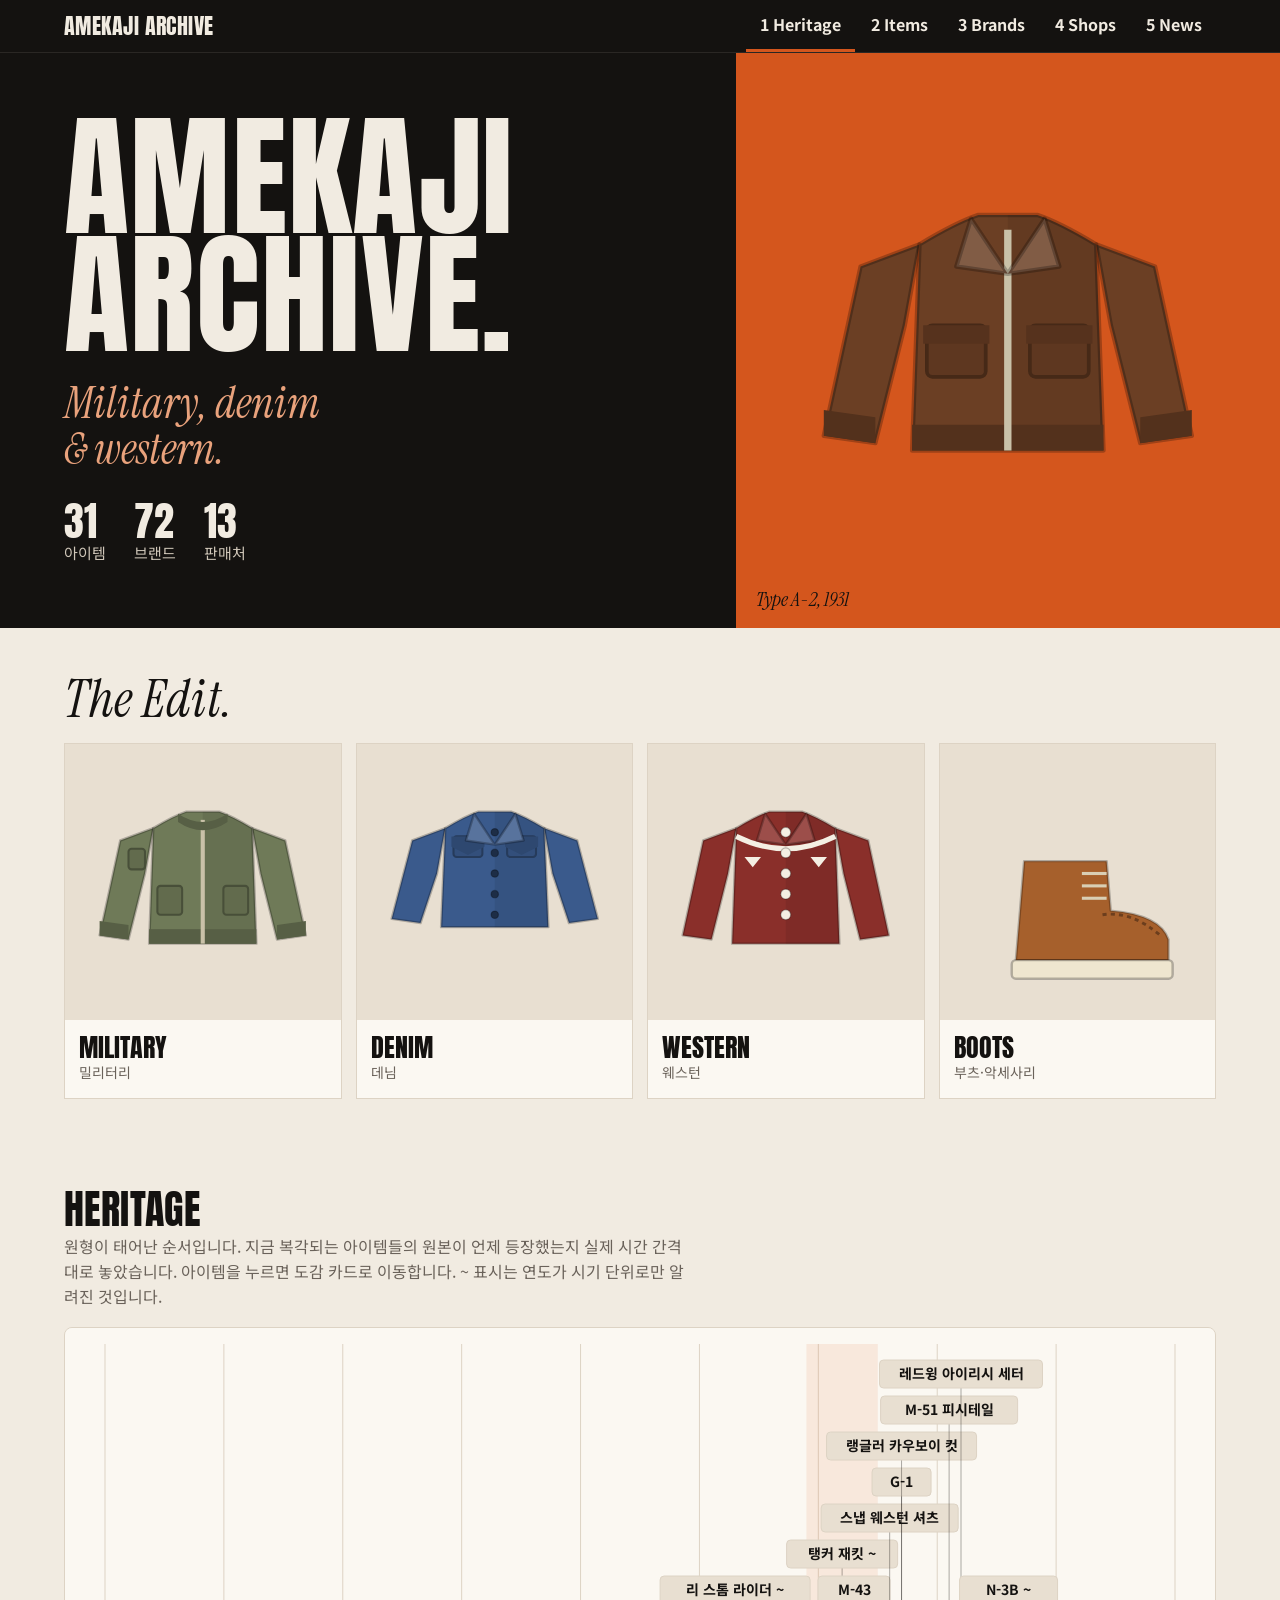
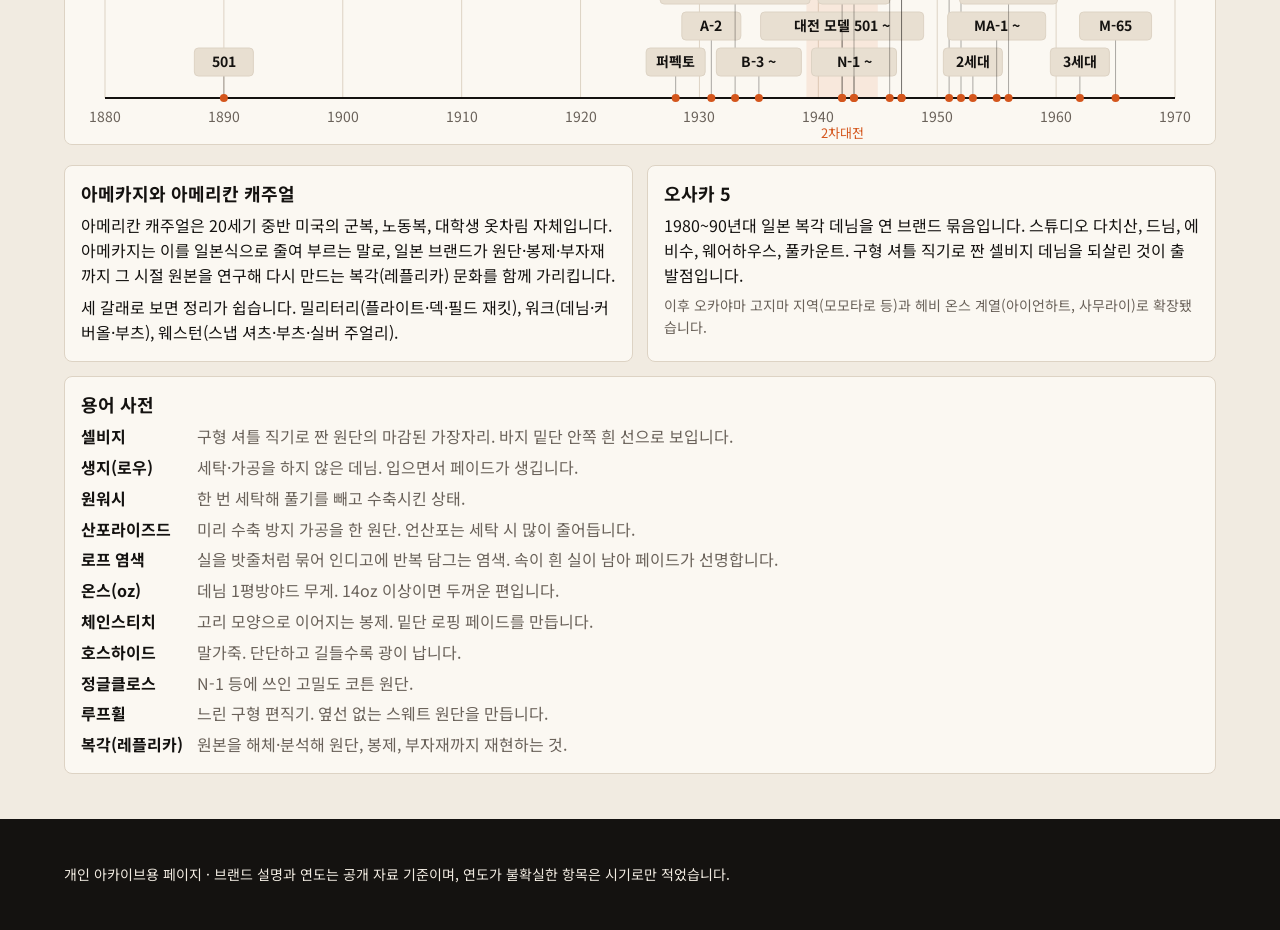
==== amekaji/index.html @ dc8c358e "아메카지 아카이브 페이지 추가 (웹앱 설정 포함) Co-Authored-By: Claude Opus 5.5 <noreply@anthropic.com> Claude-Session: " ====
<!DOCTYPE html>
<html lang="ko" data-v="a">
<head>
<meta charset="utf-8">
<meta name="viewport" content="width=device-width, initial-scale=1">
<link rel="manifest" href="manifest.webmanifest">
<link rel="apple-touch-icon" href="apple-touch-icon.png">
<meta name="theme-color" content="#141210">
<meta name="apple-mobile-web-app-capable" content="yes">
<meta name="apple-mobile-web-app-title" content="아메카지">
<title>아메카지 아카이브</title>
<link rel="preconnect" href="https://fonts.googleapis.com">
<link rel="preconnect" href="https://fonts.gstatic.com" crossorigin>
<link href="https://fonts.googleapis.com/css2?family=Anton&family=Instrument+Serif:ital@0;1&family=Noto+Sans+KR:wght@400;500;700&display=swap" rel="stylesheet">
<style>
/* VOICE everyday hobby archive, a collector's field manual
   IDEA a military spec label / quartermaster stock card: stencil type, OD green, khaki stock, signal red stamp
   PICTURE a true-scale heritage timeline band (1880-1970) with every item stamped on it, clickable
   COLOUR OD green band, khaki stock ground, signal red accent; night: dark olive
   TYPE Big Shoulders Stencil Display + IBM Plex Sans KR
   LAYOUT title band with tab nav, timeline full width, then card grids; phone stacks, timeline scrolls sideways */
:root{color-scheme:light dark;
--bg:light-dark(#ebe6d6,#12150e);
--panel:light-dark(#f8f5ec,#1c2116);
--ink:light-dark(#1b1d15,#e8e3d1);
--mute:light-dark(#5b5d4c,#a7a68f);
--line:light-dark(#cfc8b2,#343b2a);
--od:light-dark(#3d4a28,#27301b);
--odink:#eee9d6;
--red:light-dark(#b8281c,#e0533f);
--chip:light-dark(#ddd6c1,#2a3121)}
:root[data-theme=light]{color-scheme:light}:root[data-theme=dark]{color-scheme:dark}
*{box-sizing:border-box;min-width:0}
html{scroll-padding-top:72px}
body{margin:0;background:var(--bg);color:var(--ink);font:16px/1.55 "Noto Sans KR",system-ui,sans-serif;overflow-x:clip}
a{color:inherit}
.band{padding:clamp(20px,3.5vw,48px) max(5vw,16px)}
.wrap{max-width:1240px;margin:0 auto}
header{background:var(--od);color:var(--odink)}
header .wrap{display:flex;flex-wrap:wrap;align-items:end;justify-content:space-between;gap:16px}
h1{font:800 clamp(40px,7vw,64px)/1 var(--disp);letter-spacing:.01em;margin:0}
.sub{margin:6px 0 0;opacity:.85}
.stamp{border:2px solid var(--odink);padding:6px 12px;font:700 13px/1.3 "Noto Sans KR";transform:rotate(-2deg);opacity:.9}
nav{position:sticky;top:0;z-index:5;background:var(--navbg);color:var(--navink);border-bottom:1px solid var(--line)}
.navw{display:flex;align-items:center;justify-content:space-between;gap:12px;padding:0 max(5vw,16px);flex-wrap:wrap}
.logo{font:400 22px/1 var(--disp);text-decoration:none;color:var(--navink);letter-spacing:.02em;padding:12px 0;white-space:nowrap}
#nav{display:flex;gap:2px;overflow-x:auto}
#nav a{flex:none;color:var(--navink);text-decoration:none;padding:12px 14px;font-weight:700;border-bottom:3px solid transparent;min-height:44px}
#nav a[aria-current=page]{border-color:var(--red)}
.tools{display:flex;flex-wrap:wrap;gap:8px;align-items:center;margin:0 0 16px}
input,select{font:16px "Noto Sans KR",sans-serif;color:var(--ink);background:var(--panel);border:1.5px solid var(--line);border-radius:6px;padding:10px 12px;min-height:44px}
input:focus,select:focus,button:focus-visible,a:focus-visible{outline:3px solid var(--red);outline-offset:2px}
#q{flex:1 1 260px}
.chip{font:500 14px "Noto Sans KR";border:1.5px solid var(--line);background:var(--chip);color:var(--ink);border-radius:999px;padding:8px 14px;min-height:40px;cursor:pointer}
.chip[aria-pressed=true]{background:var(--ink);color:var(--bg);border-color:var(--ink)}
h2{font:800 clamp(30px,4vw,40px)/1.05 var(--disp);margin:0 0 4px}
.lead{color:var(--mute);margin:0 0 18px;max-width:70ch}
.grid{display:grid;grid-template-columns:repeat(auto-fill,minmax(min(100%,300px),1fr));gap:14px}
.card{background:var(--panel);border:1px solid var(--line);border-radius:8px;padding:16px;display:flex;flex-direction:column;gap:8px}
.pic{margin:-16px -16px 4px;height:150px;border-radius:8px 8px 0 0;background:linear-gradient(var(--chip),color-mix(in srgb,var(--chip),var(--ink) 6%));display:grid;place-items:center;border-bottom:1px solid var(--line)}
.pic svg{height:128px;width:auto;filter:drop-shadow(0 4px 0 #0000001a)}
.used{font-size:14px;color:var(--mute);display:flex;flex-wrap:wrap;gap:4px 10px}
.bh{display:flex;align-items:center;gap:12px}
.patch{width:64px;height:44px;flex:none}
.card h3{margin:0;font-size:18px;line-height:1.3}
.meta{display:flex;flex-wrap:wrap;gap:6px;font-size:13px;color:var(--mute)}
.tag{background:var(--chip);border-radius:4px;padding:2px 8px;font-size:13px;color:var(--ink);white-space:nowrap}
.tag.r{background:var(--red);color:#fff}
.card p{margin:0}
.card ul{margin:0;padding-left:18px}
.card .rep{font-size:14px;color:var(--mute)}
.row{display:flex;justify-content:space-between;align-items:center;gap:8px;margin-top:auto;flex-wrap:wrap}
.star{background:none;border:1.5px solid var(--line);border-radius:6px;min-width:44px;min-height:40px;font-size:18px;cursor:pointer;color:var(--mute)}
.star[aria-pressed=true]{color:var(--red);border-color:var(--red)}
.lnk{font-weight:700;color:var(--red);text-decoration:none}
.lnk:hover{text-decoration:underline}
.fig{position:relative;height:300px;background:var(--panel);border:1px solid var(--line);border-radius:8px}
.tlscroll{overflow-x:auto}
.tlscroll svg{display:block;height:300px}
svg text{paint-order:stroke;stroke:var(--panel);stroke-width:4px}
.pin{cursor:pointer}
.pin:hover rect,.pin:focus rect{fill:var(--red)}
.pin:hover text.lb,.pin:focus text.lb{fill:#fff;stroke:none}
.two{display:grid;grid-template-columns:repeat(auto-fit,minmax(min(100%,340px),1fr));gap:14px;margin-top:20px}
dl{margin:0;display:grid;grid-template-columns:max-content 1fr;gap:6px 14px}
dt{font-weight:700}
dd{margin:0;color:var(--mute)}
.sec{display:none}
.sec.on{display:block}
.grp{margin:22px 0 10px;font:800 24px/1.1 var(--disp)}
.news{display:grid;gap:10px}
.nitem{display:grid;grid-template-columns:7.5em 1fr;gap:14px;background:var(--panel);border:1px solid var(--line);border-radius:8px;padding:14px 16px}
.ndate{font:800 20px/1.1 var(--disp);color:var(--red);white-space:nowrap}
.nitem h3{margin:0 0 4px;font-size:17px}
.nitem p{margin:0;color:var(--mute);font-size:15px}
.note{font-size:13px;color:var(--mute);margin-top:14px}
.empty{padding:28px;text-align:center;color:var(--mute);border:1.5px dashed var(--line);border-radius:8px}
form.add{display:grid;grid-template-columns:repeat(auto-fit,minmax(min(100%,180px),1fr));gap:8px;margin-top:10px}
.btn{font:700 15px "Noto Sans KR";background:var(--red);color:#fff;border:0;border-radius:6px;min-height:44px;padding:0 16px;cursor:pointer}
.del{font-size:13px;background:none;border:0;color:var(--mute);cursor:pointer;text-decoration:underline;min-height:32px}
footer{background:var(--od);color:var(--odink);font-size:14px}
@media(max-width:600px){.nitem{grid-template-columns:1fr;gap:4px}dl{grid-template-columns:1fr}dd{margin-bottom:6px}.stamp{display:none}}
@media(prefers-reduced-motion:no-preference){.card{transition:transform .15s}.card.hit{animation:hit 1.2s}@keyframes hit{0%{box-shadow:0 0 0 4px var(--red)}100%{box-shadow:0 0 0 0 transparent}}}
.hp .pic{margin:0;height:100%;background:none;border:0;border-radius:0}
.hp .pic svg{height:100%;width:100%;filter:none}
.hp{aspect-ratio:120/112}
.cat{font:inherit;color:inherit;border:0;padding:0;cursor:pointer;text-align:left;background:none}
</style>
<style>:root[data-theme=light]{color-scheme:light}:root[data-theme=dark]{color-scheme:dark}
/* VOICE editorial magazine; IDEA a fashion editorial spread; PICTURE A-2 on a burnt-orange panel; COLOUR near-black, bone, burnt orange; TYPE Anton + Instrument Serif italic + Noto Sans KR; LAYOUT split hero, then a four-tile edit strip */
:root{color-scheme:light dark;--bg:light-dark(#f1ebe1,#121110);--panel:light-dark(#fbf8f2,#1c1a18);--ink:light-dark(#141210,#efe9df);--mute:light-dark(#6a625a,#a69d92);--line:light-dark(#ddd3c4,#34302b);--chip:light-dark(#e8dfd1,#2a2724);--red:#d4561d;--navbg:#141210;--navink:#f1ebe1;--od:#141210;--odink:#f1ebe1;--disp:"Anton",sans-serif}
nav{border-bottom-color:#2a2724}
h2{font-weight:400;text-transform:uppercase;letter-spacing:.01em}
.heroA{display:grid;grid-template-columns:minmax(0,1.15fr) minmax(0,.85fr);background:#141210;color:#f1ebe1}
.ha-txt{padding:clamp(28px,5vw,72px) max(5vw,16px);display:flex;flex-direction:column;justify-content:space-between;gap:28px}
.heroA h1{font:400 clamp(64px,10.5vw,148px)/.88 "Anton",sans-serif;margin:0;text-transform:uppercase}
.ser{font-family:"Instrument Serif",serif;font-style:italic;font-weight:400}
.ha-txt .ser{font-size:clamp(28px,3.4vw,46px);line-height:1.05;margin:0;color:#e9a27c}
.stats{display:flex;flex-wrap:wrap;gap:8px 28px;font-size:15px;color:#cfc6b8}
.stats b{display:block;font:400 40px/1 "Anton",sans-serif;color:#f1ebe1}
.ha-pic{background:var(--red);display:grid;place-items:center;padding:clamp(24px,4vw,56px);min-height:420px;position:relative}
.ha-pic .hp{width:min(100%,460px)}
.ha-cap{position:absolute;left:20px;bottom:16px;font:400 15px/1.3 "Instrument Serif",serif;font-style:italic;color:#141210;font-size:20px}
.edit{background:var(--bg)}
.edit h2{margin-bottom:16px;font-family:"Instrument Serif",serif;font-style:italic;text-transform:none;font-size:clamp(34px,4.4vw,52px)}
.cats{display:grid;grid-template-columns:repeat(4,minmax(0,1fr));gap:14px}
.cat.a{background:var(--panel);border:1px solid var(--line);display:flex;flex-direction:column}
.cat.a .hp{background:var(--chip);padding:14px;aspect-ratio:1}
.cat.a .cl{font:400 26px/1 "Anton",sans-serif;text-transform:uppercase;padding:14px 14px 2px}
.cat.a .ck{font-size:14px;color:var(--mute);padding:0 14px 14px}
.cat.a:hover .hp{background:var(--red)}
@media(max-width:760px){.heroA{grid-template-columns:1fr}.ha-pic{min-height:320px}.cats{grid-template-columns:repeat(2,minmax(0,1fr))}}
</style>
</head>
<body>
<nav aria-label="챕터"><div class="navw"><a class="logo" href="#heritage">AMEKAJI ARCHIVE</a><div id="nav">
<a href="#heritage">1 Heritage</a><a href="#items">2 Items</a><a href="#brands">3 Brands</a><a href="#shops">4 Shops</a><a href="#news">5 News</a></div></div></nav>
<section class="heroA"><div class="ha-txt"><h1>Amekaji<br>Archive.</h1>
<p class="ser">Military, denim<br>&amp; western.</p>
<div class="stats"><span><b data-count="items"></b>아이템</span><span><b data-count="brands"></b>브랜드</span><span><b data-count="shops"></b>판매처</span></div></div>
<div class="ha-pic"><div class="hp" data-pic="a2"></div><span class="ha-cap">Type A-2, 1931</span></div></section>
<section class="band edit"><div class="wrap"><h2>The Edit.</h2><div class="cats"><button class="cat a" type="button" data-cat="밀리터리"><div class="hp" data-pic="ma1"></div><span class="cl">Military</span><span class="ck">밀리터리</span></button><button class="cat a" type="button" data-cat="데님"><div class="hp" data-pic="t3"></div><span class="cl">Denim</span><span class="ck">데님</span></button><button class="cat a" type="button" data-cat="웨스턴"><div class="hp" data-pic="westsh"></div><span class="cl">Western</span><span class="ck">웨스턴</span></button><button class="cat a" type="button" data-cat="부츠·악세사리"><div class="hp" data-pic="875"></div><span class="cl">Boots</span><span class="ck">부츠·악세사리</span></button></div></div></section>

<main class="band"><div class="wrap">

<section id="s-heritage" class="sec">
  <h2>Heritage</h2>
  <p class="lead">원형이 태어난 순서입니다. 지금 복각되는 아이템들의 원본이 언제 등장했는지 실제 시간 간격대로 놓았습니다. 아이템을 누르면 도감 카드로 이동합니다. ~ 표시는 연도가 시기 단위로만 알려진 것입니다.</p>
  <div class="tlscroll fig" id="tlbox"><svg id="tl" role="img" aria-label="아이템 등장 연표"></svg></div>
  <div class="two">
    <div class="card"><h3>아메카지와 아메리칸 캐주얼</h3>
      <p>아메리칸 캐주얼은 20세기 중반 미국의 군복, 노동복, 대학생 옷차림 자체입니다. 아메카지는 이를 일본식으로 줄여 부르는 말로, 일본 브랜드가 원단·봉제·부자재까지 그 시절 원본을 연구해 다시 만드는 복각(레플리카) 문화를 함께 가리킵니다.</p>
      <p>세 갈래로 보면 정리가 쉽습니다. 밀리터리(플라이트·덱·필드 재킷), 워크(데님·커버올·부츠), 웨스턴(스냅 셔츠·부츠·실버 주얼리).</p></div>
    <div class="card"><h3>오사카 5</h3>
      <p>1980~90년대 일본 복각 데님을 연 브랜드 묶음입니다. 스튜디오 다치산, 드님, 에비수, 웨어하우스, 풀카운트. 구형 셔틀 직기로 짠 셀비지 데님을 되살린 것이 출발점입니다.</p>
      <p class="rep">이후 오카야마 고지마 지역(모모타로 등)과 헤비 온스 계열(아이언하트, 사무라이)로 확장됐습니다.</p></div>
  </div>
  <div class="card" style="margin-top:14px"><h3>용어 사전</h3><dl id="gloss"></dl></div>
</section>

<section id="s-items" class="sec">
  <h2>Items</h2>
  <p class="lead">원본의 쓰임새, 알아보는 포인트, 대표 복각 브랜드를 정리했습니다.</p>
  <div class="tools"><input id="qi" type="search" placeholder="예: N-1, 가죽, 1943, 버즈릭슨" aria-label="아이템 검색"><span id="ci"></span></div>
  <div class="grid" id="gi"></div>
</section>

<section id="s-brands" class="sec">
  <h2>Brands</h2>
  <p class="lead">국가와 장르로 걸러 보세요. 검색 링크는 구글 검색으로 열립니다.</p>
  <div class="tools"><input id="qb" type="search" placeholder="예: 토요, 데님, 부츠, 웨스턴" aria-label="브랜드 검색"><span id="cb"></span></div>
  <div class="grid" id="gb"></div>
</section>

<section id="s-shops" class="sec">
  <h2>Shops</h2>
  <p class="lead">국내 편집샵, 해외 온라인 직구처, 중고 플랫폼 순서입니다. 주소·영업시간은 바뀔 수 있으니 방문 전 인스타그램이나 홈페이지를 확인하세요.</p>
  <div class="tools"><input id="qs" type="search" placeholder="예: 웨어하우스, 런던, 직구" aria-label="판매처 검색"><span id="cs"></span></div>
  <div id="gs"></div>
  <div class="card" style="margin-top:20px"><h3>내 샵 추가</h3>
    <p class="rep">추가한 샵은 이 브라우저에만 저장됩니다.</p>
    <form class="add" id="addf">
      <input id="an" placeholder="샵 이름" required aria-label="샵 이름">
      <input id="au" placeholder="https://..." type="url" aria-label="주소">
      <select id="ar" aria-label="지역"><option>국내</option><option>일본</option><option>미국</option><option>영국</option><option>중고·리셀</option></select>
      <input id="ad" placeholder="메모 (취급 브랜드 등)" aria-label="메모">
      <button class="btn" type="submit">추가</button>
    </form>
  </div>
</section>

<section id="s-news" class="sec">
  <h2>News</h2>
  <p class="lead">기준일 2026.11.22 · 최근 확인한 소식이며 최신 날짜가 위에 있습니다.</p>
  <div class="news" id="gn"></div>
  <p class="note">이 페이지는 실시간으로 갱신되지 않습니다. 새 소식은 요청하시면 확인해서 추가합니다.</p>
</section>

</div></main>
<footer class="band"><div class="wrap">개인 아카이브용 페이지 · 브랜드 설명과 연도는 공개 자료 기준이며, 연도가 불확실한 항목은 시기로만 적었습니다.</div></footer>

<script>
{
const esc=s=>String(s??'').replace(/[&<>"']/g,c=>({'&':'&amp;','<':'&lt;','>':'&gt;','"':'&quot;',"'":'&#39;'}[c]));
const G=n=>'https://www.google.com/search?q='+encodeURIComponent(n);
const P=n=>'https://www.pinterest.com/search/pins/?q='+encodeURIComponent(n);
const U=[['번개장터',n=>'https://m.bunjang.co.kr/search/products?q='+encodeURIComponent(n)],['메루카리',n=>'https://jp.mercari.com/search?keyword='+encodeURIComponent(n)],['eBay',n=>'https://www.ebay.com/sch/i.html?_nkw='+encodeURIComponent(n)]];
const used=n=>'<div class="used">중고 매물: '+U.map(([l,f])=>`<a class="lnk" href="${f(n)}" target="_blank" rel="noopener">${l} ↗</a>`).join(' ')+'</div>';
let fav=[];try{fav=JSON.parse(localStorage.getItem('amk_fav')||'[]')}catch(e){}
let mine=[];try{mine=JSON.parse(localStorage.getItem('amk_shops')||'[]')}catch(e){}
const save=()=>{try{localStorage.setItem('amk_fav',JSON.stringify(fav));localStorage.setItem('amk_shops',JSON.stringify(mine))}catch(e){}};

const ITEMS=[
{id:'a2',n:'Type A-2',k:'A-2 플라이트 재킷',c:'밀리터리',y:1931,e:'1931년 채용',o:'미 육군항공대',s:'조종사용 가죽 재킷. 2차대전 미군 조종사의 상징처럼 남았습니다.',p:['말가죽 또는 염소가죽','울 니트 커프·밑단','어깨 견장, 스냅으로 고정하는 칼라','계약 제조사마다 라벨·패턴 차이'],r:['Buzz Rickson\'s','The Real McCoy\'s','Toys McCoy','Eastman']},
{id:'b3',n:'Type B-3',k:'B-3 시어링 재킷',c:'밀리터리',y:1935,ap:1,e:'1930년대',o:'미 육군항공대',s:'고공 폭격기 승무원용 양털 재킷. 비여압 기체의 혹한을 버티기 위한 옷입니다.',p:['안쪽 전체가 양털(시어링)','큰 칼라와 가죽 벨트 스트랩','두껍고 무거운 볼륨'],r:['Buzz Rickson\'s','The Real McCoy\'s','Eastman']},
{id:'s501',n:'S501XX',k:'대전 모델 501',c:'데님',y:1942,ap:1,e:'2차대전 중',o:'리바이스',s:'전시 물자 통제로 사양을 줄인 501. 간소화(Simplified)의 S가 붙습니다.',p:['뒷주머니 아큐에이트를 페인트로 표시','범용 도넛·월계수 버튼','일부 리벳 생략'],r:['Levi\'s Vintage Clothing','Warehouse','Full Count','Studio D\'Artisan']},
{id:'tanker',n:'Tanker Jacket',k:'탱커 재킷',c:'밀리터리',y:1942,ap:1,e:'2차대전',o:'미 육군 기갑부대',s:'전차병용 겨울 작업 재킷. 걸리는 곳이 없도록 짧고 단순하게 만들었습니다.',p:['립 니트 칼라·커프·밑단','울 블랭킷 안감','사선 핸드포켓'],r:['Buzz Rickson\'s','The Real McCoy\'s','Toys McCoy']},
{id:'n1',n:'N-1 Deck Jacket',k:'N-1 덱 재킷',c:'밀리터리',y:1943,ap:1,e:'1943년경',o:'미 해군',s:'갑판 근무용 방한 재킷. 초기형은 네이비, 후기형은 카키입니다.',p:['고밀도 코튼 정글클로스','알파카 파일 안감','초기 네이비와 후기 카키의 패턴·디테일 차이'],r:['Buzz Rickson\'s','The Real McCoy\'s','Iron Heart','Houston']},
{id:'m43',n:'M-1943',k:'M-43 필드 재킷',c:'밀리터리',y:1943,e:'1943년',o:'미 육군',s:'겹쳐 입는 레이어링 개념을 도입한 야전 상의. M-51, M-65로 이어지는 계보의 시작입니다.',p:['4포켓','허리 드로코드','탈착 후드'],r:['Buzz Rickson\'s','The Real McCoy\'s']},
{id:'westsh',n:'Snap Western Shirt',k:'스냅 웨스턴 셔츠',c:'웨스턴',y:1946,e:'1946년',o:'록마운트 랜치웨어',s:'록마운트(1946년 창업)가 스냅 단추 웨스턴 셔츠를 대중화한 것으로 알려져 있습니다.',p:['진주빛 스냅 단추','톱니 모양 소우투스 포켓 플랩','앞뒤 요크 절개'],r:['Rockmount','Rainbow Country','RRL','Sugar Cane']},
{id:'g1',n:'G-1',k:'G-1 플라이트 재킷',c:'밀리터리',y:1947,e:'1947년 명칭 부여',o:'미 해군 항공',s:'해군 조종사 가죽 재킷. 이전 M-422 계열을 정리해 G-1이라는 이름이 붙었습니다.',p:['염소가죽','무톤(양털) 칼라','등판 바이스윙 주름'],r:['Buzz Rickson\'s','The Real McCoy\'s','Eastman']},
{id:'13mwz',n:'Wrangler 13MWZ',k:'랭글러 카우보이 컷',c:'웨스턴',y:1947,e:'1947년',o:'랭글러',s:'로데오 카우보이를 위해 만든 진. 말 위에서 편하도록 설계했습니다.',p:['지퍼 플라이','높은 허리, 평평한 리벳','브로큰 트윌 데님'],r:['Wrangler','Rainbow Country']},
{id:'m51',n:'M-51 Parka',k:'M-51 피시테일 파카',c:'밀리터리',y:1951,e:'1951년',o:'미 육군',s:'뒤가 갈라진 피시테일 밑단의 야전 파카. 영국 모드족 옷으로도 유명합니다.',p:['피시테일 밑단','탈착 라이너','큰 후드'],r:['Buzz Rickson\'s','The Real McCoy\'s']},
{id:'875',n:'Red Wing 875',k:'레드윙 아이리시 세터',c:'부츠·악세사리',y:1952,e:'1952년',o:'레드윙',s:'사냥용으로 나온 목토(모카신 토) 작업 부츠. 아메카지 부츠의 기본형입니다.',p:['모카신 스티치 토','흰색 크레이프 솔','오로 러셋 계열 가죽'],r:['Red Wing']},
{id:'t2',n:'507XX (2nd)',k:'2세대 데님 재킷',c:'데님',y:1953,e:'1953년',o:'리바이스',s:'1세대 다음 모델. 주머니가 양쪽으로 늘었습니다.',p:['양쪽 플랩 가슴 포켓','허리 사이드 어저스터','앞판 주름(플리츠)'],r:['Levi\'s Vintage Clothing','Warehouse','Sugar Cane','Full Count']},
{id:'ma1',n:'MA-1',k:'MA-1 플라이트 재킷',c:'밀리터리',y:1955,ap:1,e:'1950년대',o:'미 공군',s:'제트기 시대의 나일론 플라이트 재킷. 가볍고 젖어도 잘 마릅니다.',p:['나일론 겉감, 세이지 그린','니트 칼라','후기형의 오렌지 안감'],r:['Buzz Rickson\'s','The Real McCoy\'s']},
{id:'n3b',n:'N-3B',k:'N-3B 파카',c:'밀리터리',y:1956,ap:1,e:'1950년대',o:'미 공군',s:'극한지 근무용 파카. 조종석에 앉기 좋게 기장이 짧습니다.',p:['퍼 트림 후드','엉덩이를 덮는 기장','두꺼운 충전재'],r:['Buzz Rickson\'s','The Real McCoy\'s']},
{id:'t3',n:'557XX (3rd)',k:'3세대 트러커 재킷',c:'데님',y:1962,e:'1962년',o:'리바이스',s:'지금 데님 재킷의 원형인 트러커 스타일.',p:['V자 스티치','뾰족한 포켓 플랩','몸판이 짧고 슬림'],r:['Levi\'s Vintage Clothing','Warehouse','Full Count']},
{id:'m65',n:'M-65',k:'M-65 필드 재킷',c:'밀리터리',y:1965,e:'1965년',o:'미 육군',s:'베트남전 시기 야전 재킷. 영화 택시 드라이버로도 유명합니다.',p:['칼라 속 수납 후드','라이너 부착 단추','4포켓'],r:['Buzz Rickson\'s','The Real McCoy\'s']},
{id:'501',n:'Levi\'s 501',k:'리바이스 501',c:'데님',y:1890,e:'1890년 품번 부여',o:'리바이스',s:'모든 청바지의 원형. 1890년 501이라는 품번이 붙었습니다.',p:['버튼 플라이와 리벳','뒷주머니 아큐에이트 스티치','구형 셔틀 직기의 셀비지'],r:['Levi\'s Vintage Clothing','Warehouse','Studio D\'Artisan','Full Count']},
{id:'perf',n:'Schott Perfecto',k:'퍼펙토 라이더 재킷',c:'워크',y:1928,e:'1928년',o:'쇼트',s:'바이커 재킷의 원형. 지퍼를 앞판에 처음 쓴 모터사이클 재킷으로 꼽힙니다.',p:['비대칭 사선 지퍼','넓은 라펠','벨트 달린 허리'],r:['Schott','Freewheelers','The Real McCoy\'s']},
{id:'storm',n:'Lee Storm Rider',k:'리 스톰 라이더',c:'데님',y:1933,ap:1,e:'1930년대',o:'리',s:'담요 안감을 넣은 방한 데님 재킷.',p:['코듀로이 칼라','블랭킷 안감','레이지 S 스티치 없는 단정한 앞판'],r:['Lee','Warehouse']},
{id:'t1',n:'506XX (1st)',k:'1세대 데님 재킷',c:'데님',e:'1950년대 초까지',o:'리바이스',s:'가슴 주머니 하나짜리 초기 재킷.',p:['한쪽 가슴 포켓','등판 신치백','앞판 플리츠'],r:['Levi\'s Vintage Clothing','Warehouse','Oni Denim','Full Count']},
{id:'pea',n:'Pea Coat',k:'피코트',c:'밀리터리',e:'19세기부터',o:'미 해군',s:'갑판 수병용 더블 코트.',p:['두꺼운 멜톤 울','더블 브레스트','앵커 버튼'],r:['Buzz Rickson\'s','The Real McCoy\'s','Schott']},
{id:'chambray',n:'USN Chambray Shirt',k:'해군 샴브레이 셔츠',c:'밀리터리',e:'2차대전 전후',o:'미 해군',s:'수병 작업복 셔츠. 아메카지 셔츠의 기본입니다.',p:['얇고 질긴 샴브레이 원단','체인스티치 봉제','단순한 패치 포켓'],r:['Buzz Rickson\'s','The Real McCoy\'s','Sugar Cane','Warehouse']},
{id:'chore',n:'Chore Coat / Coverall',k:'초어 코트 · 커버올',c:'워크',e:'20세기 초',o:'철도·공장 노동자',s:'작업용 겉옷. 데님, 덕 캔버스, 히코리 스트라이프 원단이 많습니다.',p:['큰 패치 포켓 3~4개','도넛·체인지 버튼','트리플 스티치'],r:['Carhartt','Post O\'Alls','Freewheelers','Orslow']},
{id:'hickory',n:'Hickory Stripe',k:'히코리 스트라이프',c:'워크',e:'20세기 초',o:'철도 노동자',s:'흰 줄과 인디고 줄이 번갈아 있는 작업복 원단. 오버롤과 캡에 많이 쓰입니다.',p:['가는 세로 줄무늬','튼튼한 트윌 조직'],r:['Freewheelers','Warehouse','Sugar Cane']},
{id:'eng',n:'Engineer Boots',k:'엔지니어 부츠',c:'부츠·악세사리',e:'1930년대',o:'철도·공사 현장',s:'끈 없이 버클 스트랩으로 고정하는 작업 부츠. 이후 바이커 부츠로 자리 잡았습니다.',p:['발등·발목 버클 스트랩','긴 샤프트','두꺼운 솔'],r:['Wesco','Lone Wolf Boots','Red Wing']},
{id:'cboot',n:'Cowboy Boots',k:'카우보이 부츠',c:'웨스턴',e:'19세기 말부터',o:'목장 카우보이',s:'등자에 걸기 좋은 굽과 뾰족한 앞코의 승마 부츠.',p:['높은 굽','장식 스티치 샤프트','당겨 신는 풀 스트랩'],r:['Lucchese','Tony Lama']},
{id:'hat',n:'Cowboy Hat',k:'카우보이 햇',c:'웨스턴',e:'1865년부터',o:'스텟슨',s:'스텟슨이 1865년 창업 후 만든 챙 넓은 펠트 모자가 원형으로 꼽힙니다.',p:['펠트 소재','넓은 챙','크라운 크리즈'],r:['Stetson']},
{id:'silver',n:'Navajo · Hopi Silver',k:'나바호·호피 실버 주얼리',c:'웨스턴',e:'19세기 말부터',o:'미국 남서부 원주민',s:'은과 터키석을 쓰는 수공 주얼리. 웨스턴과 아메카지 스타일링의 마무리입니다.',p:['콘초 벨트, 뱅글, 반지','터키석','스탬프 문양'],r:['Goro\'s','First Arrow\'s','빈티지 원주민 제작품']},
{id:'loop',n:'Loopwheel Sweat',k:'루프휠 스웨트셔츠',c:'워크',e:'20세기 중반 방식',o:'미국 스웨트 원형',s:'느리게 짜는 구형 편직기로 만든 원단. 옆선 봉제가 없는 튜브 형태로 나옵니다.',p:['옆선 없는 몸판','V 가제트','부드럽고 탄탄한 촉감'],r:['Warehouse','The Real McCoy\'s','Wonder Looper','Buzz Rickson\'s']},
{id:'wallet',n:'Trucker Wallet & Chain',k:'트러커 월렛 · 월렛 체인',c:'부츠·악세사리',e:'20세기 중반',o:'트럭 운전사·바이커',s:'긴 가죽 지갑을 체인으로 벨트에 연결하는 스타일.',p:['두꺼운 가죽','체인 클립'],r:['Flat Head','Freewheelers']},
{id:'bandana',n:'Bandana',k:'반다나',c:'부츠·악세사리',e:'19세기부터',o:'노동자·카우보이',s:'먼지를 막고 땀을 닦던 사각 면 스카프.',p:['페이즐리 문양','목에 두르거나 뒷주머니에'],r:['Warehouse','The Real McCoy\'s']}
];

const BRANDS=[
['Buzz Rickson\'s','버즈릭슨','JP','밀리터리','토요 엔터프라이즈의 밀리터리 복각 브랜드. 윌리엄 깁슨 컬렉션 운영.'],
['The Real McCoy\'s','리얼맥코이','JP','밀리터리·스포츠','플라이트 재킷부터 스웨트까지 원단·부자재 고증이 강한 브랜드. Joe McCoy, Buco 라인.'],
['Toys McCoy','토이즈맥코이','JP','밀리터리·무비','스티브 맥퀸 등 영화·아이콘을 테마로 한 복각.'],
['Freewheelers','프리휠러스','JP','워크·모터사이클','1900~40년대 미국 워크·모터사이클 의류 재해석.'],
['Warehouse','웨어하우스','JP','데님·워크','1995년 설립. 오사카 5. 빈티지 데님 원단 재현의 기준.'],
['Studio D\'Artisan','스튜디오 다치산','JP','데님','1979년 설립. 오사카 5의 시작점.'],
['Denime','드님','JP','데님','오사카 5. 현재 웨어하우스가 전개.'],
['Evisu','에비수','JP','데님','오사카 5. 뒷주머니 페인트 갈매기 로고.'],
['Full Count','풀카운트','JP','데님','오사카 5. 짐바브웨 코튼 데님.'],
['Sugar Cane','슈가케인','JP','데님·워크','토요 엔터프라이즈 브랜드. 데님, 워크셔츠.'],
['Whitesville','화이츠빌','JP','티셔츠','토요 엔터프라이즈의 기본 티셔츠 라인.'],
['Lone Wolf Boots','론울프','JP','부츠','토요 엔터프라이즈의 워크 부츠.'],
['Pure Blue Japan','퓨어블루재팬','JP','데님','1997년 설립. 슬럽 원단과 진한 인디고.'],
['Momotaro Jeans','모모타로','JP','데님','오카야마 고지마의 재팬블루 계열 브랜드.'],
['Iron Heart','아이언하트','JP','데님·헤비','2003년 설립. 21oz 등 헤비 온스 데님과 플란넬.'],
['Samurai Jeans','사무라이진즈','JP','데님·헤비','오사카. 헤비 온스 데님.'],
['Oni Denim','오니데님','JP','데님','저장력 직조의 거친 원단.'],
['The Flat Head','플랫헤드','JP','데님·가죽','데님, 가죽 소품, 월렛.'],
['Pherrow\'s','페로우즈','JP','데님·워크','아메리칸 캐주얼 복각과 프린트 티.'],
['Trophy Clothing','트로피클로딩','JP','데님·워크','도쿄 기반 데님·워크웨어.'],
['Jelado','제라도','JP','워크·빈티지','1930~40년대 미국 감성 워크웨어.'],
['Rainbow Country','레인보우컨트리','JP','웨스턴','웨스턴 셔츠, 웨스턴 무드 전문.'],
['Boncoura','본쿠라','JP','데님','구형 직기 데님, 슬림한 실루엣.'],
['Kapital','캐피탈','JP','데님·크래프트','오카야마. 보로·패치워크 등 장인 기법.'],
['orSlow','오어슬로우','JP','워크·밀리터리','빈티지 원형을 현대 핏으로.'],
['TCB Jeans','TCB','JP','데님','1950~60년대 데님 원형 재현.'],
['Post O\'Alls','포스트 오버롤즈','JP','워크','오오츠카 타케시가 미국에서 시작한 워크웨어.'],
['Wonder Looper','원더루퍼','JP','스웨트','헤비웨이트 루프휠 스웨트.'],
['Goro\'s','고로즈','JP','주얼리','도쿄 하라주쿠. 이글·페더 실버 주얼리.'],
['Levi\'s Vintage Clothing','LVC','US','데님','리바이스 아카이브 복각 라인.'],
['Lee','리','US','데님','1889년 창업. 스톰 라이더, 101.'],
['Wrangler','랭글러','US','웨스턴·데님','카우보이 컷 13MWZ(1947).'],
['Carhartt','칼하트','US','워크','1889년 창업. 덕 캔버스 초어 코트.'],
['Red Wing','레드윙','US','부츠','1905년 창업. 875, 엔지니어, 벡맨.'],
['White\'s Boots','화이츠','US','부츠','스포캔. 스모크점퍼 등 핸드메이드 부츠.'],
['Wesco','웨스코','US','부츠','1918년 창업. 엔지니어 부츠의 대표.'],
['Chippewa','치페와','US','부츠','1901년 창업. 엔지니어·로거 부츠.'],
['Danner','대너','US','부츠','1932년 창업. 마운틴·워크 부츠.'],
['Filson','필슨','US','아웃도어','1897년 창업. 크루저, 틴클로스.'],
['Pendleton','펜들턴','US','웨스턴·울','울 셔츠와 원주민 문양 블랭킷.'],
['Schott','쇼트','US','가죽','1913년 창업. 퍼펙토(1928), 피코트.'],
['Stetson','스텟슨','US','웨스턴','1865년 창업. 카우보이 햇의 원형.'],
['Lucchese','루케세','US','웨스턴 부츠','1883년 창업. 텍사스 카우보이 부츠.'],
['Tony Lama','토니라마','US','웨스턴 부츠','1911년 창업. 엘파소 카우보이 부츠.'],
['Rockmount','록마운트','US','웨스턴','1946년 창업. 스냅 웨스턴 셔츠.'],
['RRL','더블알엘','US','빈티지·웨스턴','랄프 로렌의 빈티지 아메리카나 라인(1993).'],
['Mister Freedom','미스터 프리덤','US','워크·밀리터리','LA. 빈티지 소재 기반 시즌 컬렉션.'],
['Champion','챔피언','US','스웨트','1919년 창업. 리버스 위브.'],
['Tellason','텔라슨','US','데님','샌프란시스코 데님.'],
['3sixteen','쓰리식스틴','US','데님','뉴욕 데님·워크웨어.'],
['Nigel Cabourn','나이젤 카본','UK','밀리터리·아웃도어','빈티지 아카이브 기반 밀리터리.'],
['Eastman Leather','이스트맨','UK','가죽','플라이트 재킷 가죽 복각.'],
['Anatomica','아나토미카','FR','클래식·워크','파리. 정통 워크·클래식 셀렉트.'],
['Viberg','바이버그','CA','부츠','캐나다 수제 워크 부츠.'],
['Outstanding & Co','아웃스탠딩','KR','밀리터리·데님','아메리칸 캐주얼 기반 국내 브랜드. 26SS M-65·샴브레이, FW26 필드·플라이트 재킷 등 밀리터리 아카이브 라인.'],
['Eastlogue','이스트로그','KR','밀리터리·아웃도어','2011년 론칭. 세계 각지의 복식을 재해석. 브룩스브라더스·데상트 등과 협업.'],
['VDR','비디알','KR','워크·밀리터리·데님','2015년 설립, 퍼머넌트(이태원). 오카야마 14oz 셀비지 Lot.101 등 데님과 워크·밀리터리.'],
['Uniform Bridge','유니폼브릿지','KR','밀리터리·아웃도어','클래식·빈티지·밀리터리 기반의 합리적 가격대 브랜드.'],
['Espionage','에스피오나지','KR','밀리터리','밀리터리·아웃도어 기반. MA-1, M-65, N-1 재해석. 브론슨 등 입점.'],
['Khakis2000','카키스','KR','워크·밀리터리','편집숍에서 시작해 자체 제작으로 확장. 헤비 스웨트, 피시테일 파카 등.'],
['Prismworks','프리즘웍스','KR','입문용 아메카지','밀리터리·라이딩·워크웨어를 합리적 가격에 전개.'],
['Acapella Clothing','아카펠라 클로딩','KR','가죽','국내 복각 가죽 재킷 브랜드. 직영 공장 생산.'],
['Bronson MFG','브론슨','CN','밀리터리·데님','중국 미군 빈티지 복각 브랜드. 1936 셀비지 진 등 저가 복각으로 유명.'],
['Red Cloud & Co','레드클라우드','CN','데님','선양 기반. 신장 면 셀비지와 구형 미싱 사용. R423xx(1947 501 기반).'],
['YMCLKY','와이엠씨엘케이와이','CN','밀리터리','저가 밀리터리 복각. 탱커 재킷 등.'],
['Old Joe','올드조','JP','빈티지 워크','빈티지 무드 워크·밀리터리. 모드맨 등 국내 입고.'],
['Colimbo','콜림보','JP','아웃도어·워크','아웃도어·헌팅 빈티지 재해석.'],
['Black Sign','블랙사인','JP','빈티지','1920~30년대 감성의 워크·코트.'],
['Cushman','쿠쉬맨','JP','워크·스포츠','합리적 가격의 아메카지 기본 아이템.'],
['Houston','휴스턴','JP','밀리터리','합리적 가격의 밀리터리 복각. N-1 등.'],
['Engineered Garments','엔지니어드 가먼츠','US','워크·밀리터리','뉴욕. 미국 워크·밀리터리 원형의 재해석.'],
['Alpha Industries','알파 인더스트리','US','밀리터리','1959년 창업. 미군에 M-65 등 납품.']
];
const CN={KR:'한국',JP:'일본',CN:'중국',US:'미국',UK:'영국',FR:'프랑스',CA:'캐나다'};

const SHOPS=[
{g:'국내',n:'세미베이스먼트 제너럴 스토어',u:'https://semibasement.com/',a:'서울 강남구 신사동 (지하 1층)',b:'Jelado, Samurai Jeans, Trophy Clothing, Rainbow Country, Sugar Cane, Cushman, Raggy Clothing',m:'회기동 빈티지 숍 세미베이스먼트(semibasement.co.kr)와는 다른 곳입니다.'},
{g:'국내',n:'조스개러지',u:'https://unipair.com/category/joes-garage/257/',a:'서울 강남구 도산대로45길 18-10',b:'Toys McCoy, Warehouse, Pherrow\'s, Studio D\'Artisan, Boncoura',m:'온라인은 유니페어 몰 안에서 운영. 인스타 @joesgarage_clothingstore'},
{g:'국내',n:'랜덤워크',u:'https://www.randomwalk.co.kr/',a:'서울 강남구 언주로164길 40 (도산공원)',b:'Anatomica, Warehouse, orSlow, TCB Jeans, Tellason, Nigel Cabourn, Westoveralls',m:'평일 11:00~20:00, 주말 12:30~20:00'},
{g:'국내',n:'모드맨',u:'https://mode-man.com/',a:'홍대 플래그십, 더현대 매장',b:'Warehouse, Buzz Rickson\'s, Sugar Cane, Full Count, The Flat Head, Pherrow\'s, Viberg, Post O\'Alls, Red Wing',m:'주간 입고 예정 브랜드를 스케줄 게시판에 공개',x:['입고 스케줄','https://mode-man.com/category/schedule/851/']},
{g:'일본',n:'히노야 (Hinoya)',u:'https://hinoya.shop/en/',a:'도쿄 우에노 아메요코',b:'Pure Blue Japan, Oni Denim, Boncoura, Denime, Momotaro',m:'해외 배송 FedEx·DHL. 주말·일본 공휴일 주문은 다음 영업일 출고'},
{g:'일본',n:'오카야마 데님',u:'https://www.okayamadenim.com/',a:'도쿄 메구로 아오바다이',b:'일본 데님·헤비 티셔츠 셀렉트',m:'150달러 이상 해외 특급배송 무료, 미만은 25달러'},
{g:'미국',n:'Self Edge',u:'https://www.selfedge.com/',a:'샌프란시스코, 뉴욕, LA, 포틀랜드, 멕시코, 오스틴',b:'Iron Heart, Pure Blue Japan, Samurai, Strike Gold',m:'2006년 설립. 별주 협업 진이 많음'},
{g:'미국',n:'Standard & Strange',u:'https://standardandstrange.com/',a:'버클리, 산타페, 뉴욕',b:'일본 셀비지 데님, 부츠, 아메리카나 워크웨어',m:'2012년 오클랜드에서 시작'},
{g:'영국',n:'Clutch Cafe',u:'https://clutchcafe.com/',a:'런던',b:'일본 아메카지 브랜드 (Buzz Rickson\'s, Real McCoy\'s 등)',m:'일본 잡지 Clutch와 연계된 매장'},
{g:'영국',n:'Rivet & Hide',u:'https://rivetandhide.com/',a:'런던, 맨체스터',b:'희소 데님과 일본 브랜드',m:''},
{g:'중고·리셀',n:'KREAM',u:'https://kream.co.kr/brands/buzz-ricksons',a:'온라인',b:'버즈릭슨 등 브랜드관',m:'새 상품 리셀 시세 확인용'},
{g:'중고·리셀',n:'번개장터',u:'https://m.bunjang.co.kr/search/products?q=%EB%A6%AC%EC%96%BC%EB%A7%A5%EC%BD%94%EC%9D%B4',a:'온라인',b:'중고 직거래',m:'링크는 리얼맥코이 검색 결과'},
{g:'중고·리셀',n:'후루츠패밀리',u:'https://fruitsfamily.com/',a:'온라인',b:'빈티지·세컨핸드',m:''}
];
const SG=['국내','일본','미국','영국','중고·리셀'];

const NEWS=[
['2026.11.19','Heddels 블랙프라이데이 세일 정리','진, 부츠, 셔츠, 재킷 할인을 매일 갱신하는 목록. 직구 타이밍 확인용.','https://www.heddels.com/sale-finder/shortlist/'],
['2026.11.16','아이언하트 FW26 N-1 덱 재킷 입고','버즈릭슨, 리얼맥코이, 휴스턴 N-1과 가격·판매처 비교. 리얼맥코이 네이비 N-1(MJ21105)은 초기형 고증으로 소개.','https://denimhunters.com/n1-deck-jackets/'],
['2026.11.12','Palomo 1953 Ernest & Edmund 부츠','엘살바도르 수제 부츠 신작.','https://www.heddels.com/news/new-releases/'],
['2026.11.11','Franklin & Poe × 3sixteen 17oz 넵 셀비지 진','10주년 협업 데님.','https://www.heddels.com/news/new-releases/'],
['2026.11.09','원더루퍼 헤비웨이트 루프휠 신작','두꺼운 루프휠 코튼 스웨트 라인 확대.','https://www.heddels.com/news/new-releases/'],
['2026.11월호','Lightning 11월호: 스카잔 특집','리얼맥코이 수버니어 재킷, 버즈릭슨 밀리터리×스카잔 기사 수록. 일본 잡지.','https://www.cdjapan.co.jp/product/NEOBK-3249857'],
['2026.11','A New Medium FW26 2차 드롭','사시코, 커지, 해리스 트위드 아우터.','https://www.heddels.com/'],
['2026.10.27','LVC 1970s 646 진','콘밀즈 화이트오크 데드스톡 원단, 일본 제작. 리바이스 레드탭 회원 드롭.','https://www.levi.com/US/en_US/features/drops'],
['매주','모드맨 주간 입고 예정 브랜드','국내 정식 수입 입고 일정. 원하는 브랜드 입고 주차 확인용.','https://mode-man.com/category/schedule/851/']
];

const GLOSS=[['셀비지','구형 셔틀 직기로 짠 원단의 마감된 가장자리. 바지 밑단 안쪽 흰 선으로 보입니다.'],['생지(로우)','세탁·가공을 하지 않은 데님. 입으면서 페이드가 생깁니다.'],['원워시','한 번 세탁해 풀기를 빼고 수축시킨 상태.'],['산포라이즈드','미리 수축 방지 가공을 한 원단. 언산포는 세탁 시 많이 줄어듭니다.'],['로프 염색','실을 밧줄처럼 묶어 인디고에 반복 담그는 염색. 속이 흰 실이 남아 페이드가 선명합니다.'],['온스(oz)','데님 1평방야드 무게. 14oz 이상이면 두꺼운 편입니다.'],['체인스티치','고리 모양으로 이어지는 봉제. 밑단 로핑 페이드를 만듭니다.'],['호스하이드','말가죽. 단단하고 길들수록 광이 납니다.'],['정글클로스','N-1 등에 쓰인 고밀도 코튼 원단.'],['루프휠','느린 구형 편직기. 옆선 없는 스웨트 원단을 만듭니다.'],['복각(레플리카)','원본을 해체·분석해 원단, 봉제, 부자재까지 재현하는 것.']];

/* Illustrations: own drawings of each garment type */
const SK='stroke="#00000040" stroke-width="1.2" stroke-linejoin="round"';
const dark=(c,a=.22)=>`color-mix(in srgb,${c},#000 ${a*100}%)`;
const lite=(c,a=.3)=>`color-mix(in srgb,${c},#fff ${a*100}%)`;
function top(o){
  const c=o.c,L=o.long?104:o.short?78:86,cuff=o.long?L-8:L-4;
  const half=`<path d="M36 30 L20 36 L10 ${cuff} L24 ${cuff+2} L32 52 Z" fill="${c}" ${SK}/>`+(o.rib?`<path d="M10 ${cuff-7} L24 ${cuff-5} L24 ${cuff+2} L10 ${cuff} Z" fill="${dark(c)}"/>`:'');
  let s=half+`<g transform="translate(120 0) scale(-1 1)">${half}</g>`;
  s+=`<path d="M36 30 Q46 24 52 22 L68 22 Q74 24 84 30 L86 ${L} L34 ${L} Z" fill="${c}" ${SK}/>`;
  s+=`<path d="M60 22 L68 22 Q74 24 84 30 L86 ${L} L60 ${L} Z" fill="#000" opacity=".08"/>`;
  if(o.stripe)for(let x=36;x<86;x+=5)s+=`<line x1="${x}" x2="${x}" y1="26" y2="${L}" stroke="#fff" stroke-opacity=".55" stroke-width="1.4"/>`;
  if(o.rib)s+=`<rect x="34" y="${L-7}" width="52" height="7" fill="${dark(c)}"/>`;
  if(o.yoke)s+=`<path d="M36 34 Q60 ${o.yoke==='w'?46:38} 84 34" fill="none" stroke="${o.yc||dark(c,.3)}" stroke-width="${o.yoke==='w'?2.5:1.5}"/>`;
  (o.pk||[]).forEach(([x,y,w,h,f])=>{s+=`<rect x="${x}" y="${y}" width="${w}" height="${h}" rx="1.5" fill="${dark(c,.12)}" stroke="${dark(c,.35)}" stroke-width="1"/>`+(f?`<path d="M${x-1} ${y} L${x+w+1} ${y} L${x+w+1} ${y+5} ${f==='v'?`L${x+w/2} ${y+9} `:''}L${x-1} ${y+5} Z" fill="${dark(c,.2)}"/>`:'')});
  if(o.cl==='zip')s+=`<line x1="60" x2="60" y1="26" y2="${L}" stroke="${o.zc||'#c9c1a8'}" stroke-width="2"/>`;
  if(o.cl==='btn'||o.cl==='snap')for(let y=32;y<L-4;y+=10)s+=`<circle cx="60" cy="${y}" r="${o.cl==='snap'?2.4:1.8}" fill="${o.cl==='snap'?'#f4efe3':dark(c,.5)}" stroke="#0004" stroke-width=".6"/>`;
  if(o.cl==='dbl')for(let y=40;y<L-12;y+=14)s+=`<circle cx="52" cy="${y}" r="2.6" fill="#1a1a1a"/><circle cx="68" cy="${y}" r="2.6" fill="#1a1a1a"/>`;
  if(o.cl==='diag')s+=`<line x1="54" x2="74" y1="30" y2="${L}" stroke="#c9c9c9" stroke-width="2"/>`;
  if(o.col==='point')s+=`<path d="M50 23 L60 38 L46 36 Z M70 23 L60 38 L74 36 Z" fill="${o.cc||lite(c,.15)}" ${SK}/>`;
  if(o.col==='fur')s+=`<path d="M42 27 Q50 20 60 24 Q70 20 78 27 L72 42 Q60 34 48 42 Z" fill="${o.cc||'#cdb68e'}" ${SK}/>`;
  if(o.col==='rib')s+=`<path d="M48 23 Q60 31 72 23 L72 27 Q60 35 48 27 Z" fill="${dark(c)}"/>`;
  if(o.col==='lapel')s+=`<path d="M50 23 L58 44 L42 40 Z M70 23 L62 44 L78 40 Z" fill="${dark(c,.15)}" ${SK}/>`;
  if(o.col==='hood')s+=`<path d="M40 30 Q38 8 60 6 Q82 8 80 30 Q72 22 60 22 Q48 22 40 30 Z" fill="${c}" ${SK}/>`+(o.fur?`<path d="M42 28 Q40 10 60 9 Q80 10 78 28" fill="none" stroke="#b9a37c" stroke-width="5" stroke-linecap="round"/>`:'');
  if(o.vg)s+=`<path d="M56 24 L60 32 L64 24 Z" fill="${dark(c)}"/>`;
  if(o.saw)s+=`<path d="M40 44 L48 44 L44 49 Z M72 44 L80 44 L76 49 Z" fill="#f4efe3"/>`;
  return s;
}
function pants(o){
  const c=o.c;let s=`<path d="M36 12 L84 12 L88 106 L66 106 L60 44 L54 106 L32 106 Z" fill="${c}" ${SK}/><path d="M60 12 L84 12 L88 106 L66 106 L60 44 Z" fill="#000" opacity=".08"/>`;
  s+=`<rect x="36" y="12" width="48" height="6" fill="${dark(c,.15)}"/><path d="M40 18 Q46 30 52 18 M68 18 Q74 30 80 18" fill="none" stroke="${o.st||'#d9a441'}" stroke-width="1.2"/>`;
  s+=`<line x1="60" x2="60" y1="18" y2="40" stroke="${o.st||'#d9a441'}" stroke-width="1"/>`;
  [[41,20],[79,20]].forEach(([x,y])=>s+=`<circle cx="${x}" cy="${y}" r="1.4" fill="#c58a3a"/>`);
  if(o.cuff)s+=`<rect x="32" y="100" width="22" height="6" fill="${lite(c,.15)}"/><rect x="66" y="100" width="22" height="6" fill="${lite(c,.15)}"/><line x1="32" x2="54" y1="103" y2="103" stroke="#f4efe3" stroke-width="1.2"/><line x1="66" x2="88" y1="103" y2="103" stroke="#f4efe3" stroke-width="1.2"/>`;
  if(o.bib)s=`<path d="M44 0 L44 14 M76 0 L76 14" stroke="${dark(c)}" stroke-width="4"/><rect x="42" y="0" width="36" height="16" fill="${c}" ${SK}/>`+s;
  if(o.stripe)for(let x=34;x<88;x+=5)s+=`<line x1="${x}" x2="${x}" y1="12" y2="106" stroke="#fff" stroke-opacity=".5" stroke-width="1.4"/>`;
  return s;
}
function boot(o){
  const c=o.c;let s='';
  if(o.t==='cow')s=`<path d="M48 10 L80 10 L78 72 L104 84 Q110 90 104 96 L40 96 L38 104 L28 104 L30 72 Z" fill="${c}" ${SK}/><path d="M52 24 Q64 34 76 24 M52 40 Q64 50 76 40" fill="none" stroke="${lite(c,.35)}" stroke-width="1.5"/><rect x="28" y="96" width="12" height="8" fill="#2a1a10"/>`;
  else if(o.t==='moc')s=`<path d="M34 46 L74 46 L76 70 Q100 72 104 84 L104 94 L30 94 Z" fill="${c}" ${SK}/><path d="M72 72 Q86 70 100 82" fill="none" stroke="${dark(c,.35)}" stroke-width="1.4" stroke-dasharray="2 2"/><rect x="28" y="94" width="78" height="9" rx="2" fill="#efe6cf" ${SK}/>`+[52,58,64].map(y=>`<line x1="62" x2="74" y1="${y}" y2="${y}" stroke="#d9cfb5" stroke-width="1.5"/>`).join('');
  else s=`<path d="M38 14 L76 14 L76 72 Q100 74 104 86 L104 96 L34 96 Z" fill="${c}" ${SK}/><rect x="36" y="20" width="42" height="5" fill="${dark(c,.3)}"/><rect x="64" y="18" width="8" height="9" fill="none" stroke="#c9c1a8" stroke-width="1.6"/><path d="M58 70 Q76 80 94 80" fill="none" stroke="${dark(c,.3)}" stroke-width="5"/><rect x="30" y="96" width="76" height="9" fill="#1a1a1a"/>`;
  return s;
}
const misc={
  hat:c=>`<ellipse cx="60" cy="78" rx="52" ry="14" fill="${dark(c,.15)}" ${SK}/><path d="M34 76 Q32 40 46 36 Q60 46 74 36 Q88 40 86 76 Z" fill="${c}" ${SK}/><rect x="34" y="66" width="52" height="7" fill="#3a2414"/>`,
  silver:()=>`<circle cx="60" cy="60" r="34" fill="#c9cdd2" ${SK}/><circle cx="60" cy="60" r="26" fill="none" stroke="#9aa0a7" stroke-width="2" stroke-dasharray="3 4"/><circle cx="60" cy="60" r="12" fill="#3fa9a0" ${SK}/><rect x="10" y="56" width="16" height="8" fill="#5a3a26"/><rect x="94" y="56" width="16" height="8" fill="#5a3a26"/>`,
  wallet:c=>`<rect x="30" y="34" width="54" height="72" rx="5" fill="${c}" ${SK}/><path d="M30 46 L84 46" stroke="${dark(c,.3)}" stroke-dasharray="3 2"/><circle cx="57" cy="40" r="3" fill="#c9cdd2"/>`+Array.from({length:9},(_,i)=>`<ellipse cx="${60+i*5}" cy="${30-Math.sin(i/2.6)*18}" rx="3.2" ry="2.2" fill="none" stroke="#b9bec4" stroke-width="1.6"/>`).join(''),
  bandana:c=>`<path d="M60 10 L110 60 L60 110 L10 60 Z" fill="${c}" ${SK}/>`+Array.from({length:22},(_,i)=>{const a=i*2.4,r=8+i*1.8;return `<circle cx="${60+Math.cos(a)*r}" cy="${60+Math.sin(a)*r}" r="${2+(i%3)}" fill="#f4efe3" opacity=".85"/>`}).join('')+`<path d="M60 22 L98 60 L60 98 L22 60 Z" fill="none" stroke="#f4efe3" stroke-width="1.5"/>`
};
const OD='#6b6a3e',SAGE='#6f7a58',IND='#2f4a78',BRN='#6b3f24';
const V={
 a2:['t',{c:BRN,rib:1,col:'point',cl:'zip',pk:[[38,52,16,14,1],[66,52,16,14,1]]}],
 b3:['t',{c:'#8a5a32',col:'fur',cl:'zip',short:1,pk:[[40,54,14,12]]}],
 s501:['p',{c:IND,cuff:1}],
 tanker:['t',{c:'#8a7f55',rib:1,col:'rib',cl:'zip',pk:[[38,56,12,14],[70,56,12,14]]}],
 n1:['t',{c:'#9c8a5e',col:'fur',cc:'#e2d6bb',cl:'btn',pk:[[38,58,14,12],[68,58,14,12]]}],
 m43:['t',{c:OD,col:'point',cl:'btn',long:1,pk:[[38,38,14,12,1],[68,38,14,12,1],[38,72,16,16,1],[66,72,16,16,1]]}],
 westsh:['t',{c:'#8a2f2a',col:'point',cl:'snap',yoke:'w',yc:'#f4efe3',saw:1,rib:0,pk:[]}],
 g1:['t',{c:'#5a3a26',rib:1,col:'fur',cl:'zip',pk:[[38,54,16,12,1],[66,54,16,12,1]]}],
 '13mwz':['p',{c:'#2a4270',cuff:1,st:'#e0c27a'}],
 m51:['t',{c:OD,col:'hood',cl:'zip',long:1,pk:[[38,70,16,16,1],[66,70,16,16,1]]}],
 '875':['b',{c:'#a6602c',t:'moc'}],
 t2:['t',{c:IND,col:'point',cl:'btn',zc:'#c58a3a',pk:[[40,34,14,12,1],[66,34,14,12,1]],rib:0}],
 ma1:['t',{c:SAGE,rib:1,col:'rib',cl:'zip',pk:[[38,58,12,14],[70,58,12,14],[24,40,8,10]]}],
 n3b:['t',{c:SAGE,col:'hood',fur:1,cl:'zip',pk:[[38,62,16,14,1],[66,62,16,14,1]]}],
 t3:['t',{c:'#3a5a8c',col:'point',cl:'btn',short:1,pk:[[40,34,14,10,'v'],[66,34,14,10,'v']]}],
 m65:['t',{c:OD,col:'point',cl:'zip',long:1,pk:[[38,38,14,12,1],[68,38,14,12,1],[38,72,16,16,1],[66,72,16,16,1]]}],
 '501':['p',{c:IND,cuff:1}],
 perf:['t',{c:'#232323',col:'lapel',cl:'diag',short:1,pk:[[40,54,14,4],[68,60,12,4]]}],
 storm:['t',{c:IND,col:'point',cc:'#7a5232',cl:'btn',pk:[[40,36,14,12,1],[66,36,14,12,1]]}],
 t1:['t',{c:'#26406c',col:'point',cl:'btn',pk:[[40,36,14,12,1]]}],
 pea:['t',{c:'#24304a',col:'lapel',cl:'dbl',long:1,pk:[[38,70,4,16],[78,70,4,16]]}],
 chambray:['t',{c:'#8aa3c6',col:'point',cl:'btn',yoke:1,pk:[[40,40,13,13],[67,40,13,13]]}],
 chore:['t',{c:'#a8743a',col:'point',cl:'btn',long:1,pk:[[40,36,14,12],[36,66,18,18],[66,66,18,18]]}],
 hickory:['p',{c:'#34486e',bib:1,stripe:1,st:'#f4efe3'}],
 eng:['b',{c:'#1f1f1f'}],
 cboot:['b',{c:'#7a4a28',t:'cow'}],
 hat:['m','hat','#b08a5a'],
 silver:['m','silver'],
 loop:['t',{c:'#9a9a94',rib:1,col:'rib',vg:1}],
 wallet:['m','wallet','#5a3a26'],
 bandana:['m','bandana','#b8281c']
};
function pic(id){
  const v=V[id];if(!v)return'';
  const body=v[0]==='t'?top(v[1]):v[0]==='p'?pants(v[1]):v[0]==='b'?boot(v[1]):misc[v[1]](v[2]);
  return `<div class="pic"><svg viewBox="0 0 120 112" aria-hidden="true">${body}</svg></div>`;
}
const CC={KR:'#1f6f5c',CN:'#9a6b12',JP:'#b8281c',US:'#2f4a78',UK:'#3d4a28',FR:'#5a3a26',CA:'#7a4a28'};
const patch=(n,co)=>{const ini=n.replace(/^The /,'').replace(/[^A-Za-z0-9 ]/g,'').split(/\s+/).filter(Boolean).slice(0,2).map(w=>w[0]).join('').toUpperCase();
  return `<svg class="patch" viewBox="0 0 64 44" aria-hidden="true"><rect x="2" y="2" width="60" height="40" rx="6" fill="${CC[co]}"/><rect x="6" y="6" width="52" height="32" rx="4" fill="none" stroke="#f4efe3" stroke-width="1.4" stroke-dasharray="3 2.5"/><text x="32" y="29" text-anchor="middle" style="font-family:var(--disp)" font-weight="800" font-size="20" fill="#f4efe3">${esc(ini)}</text></svg>`};

/* Glossary */
document.getElementById('gloss').innerHTML=GLOSS.map(([t,d])=>`<dt>${esc(t)}</dt><dd>${esc(d)}</dd>`).join('');

/* Chips helper */
const state={ci:'전체',cb:'전체',cs:'전체'};
function chips(id,list,key,cb){
  const el=document.getElementById(id);
  const all=['전체',...list,'★ 즐겨찾기'];
  el.innerHTML=all.map(x=>`<button class="chip" type="button" data-v="${esc(x)}" aria-pressed="${state[key]===x}">${esc(x)}</button>`).join(' ');
  el.onclick=e=>{const b=e.target.closest('.chip');if(!b)return;state[key]=b.dataset.v;chips(id,list,key,cb);cb()};
}
const isFav=k=>fav.includes(k);
const starBtn=k=>`<button class="star" type="button" data-fav="${esc(k)}" aria-pressed="${isFav(k)}" aria-label="즐겨찾기">★</button>`;
document.body.addEventListener('click',e=>{
  const b=e.target.closest('[data-fav]');if(!b)return;
  const k=b.dataset.fav;fav=isFav(k)?fav.filter(x=>x!==k):[...fav,k];save();
  b.setAttribute('aria-pressed',isFav(k));
});
const match=(q,...f)=>!q||f.join(' ').toLowerCase().includes(q.toLowerCase());

/* Items */
const ICATS=['밀리터리','데님','워크','웨스턴','부츠·악세사리'];
function renderItems(){
  const q=document.getElementById('qi').value.trim(),c=state.ci;
  const list=[...ITEMS].sort((a,b)=>(a.y||9999)-(b.y||9999)).filter(i=>(c==='전체'||i.c===c||(c==='★ 즐겨찾기'&&isFav('i:'+i.id)))&&match(q,i.n,i.k,i.c,i.e,i.o,i.s,i.p.join(' '),i.r.join(' ')));
  document.getElementById('gi').innerHTML=list.length?list.map(i=>`<article class="card" id="it-${i.id}">${pic(i.id)}
    <div class="meta"><span class="tag r">${esc(i.c)}</span><span class="tag">${esc(i.e)}</span><span>${esc(i.o)}</span></div>
    <h3>${esc(i.k)} <span style="color:var(--mute);font-weight:500">${esc(i.n)}</span></h3>
    <p>${esc(i.s)}</p><ul>${i.p.map(x=>`<li>${esc(x)}</li>`).join('')}</ul>
    <p class="rep">복각: ${esc(i.r.join(', '))}</p>${used(i.r[0]+' '+i.n)}<div class="row"><span><a class="lnk" href="${P(i.n+' vintage')}" target="_blank" rel="noopener">핀터레스트 사진 ↗</a> &nbsp;<a class="lnk" href="${G(i.n).replace('search?','search?tbm=isch&')}" target="_blank" rel="noopener">이미지 검색 ↗</a></span>${starBtn('i:'+i.id)}</div></article>`).join(''):'<div class="empty">조건에 맞는 아이템이 없습니다.</div>';
}
chips('ci',ICATS,'ci',renderItems);
document.getElementById('qi').oninput=renderItems;

/* Brands */
const BC=['한국','일본','중국','미국','영국·유럽·캐나다','데님','밀리터리','워크','부츠','웨스턴'];
function renderBrands(){
  const q=document.getElementById('qb').value.trim(),c=state.cb;
  const ok=b=>{const [n,k,co,t]=b;if(c==='전체')return true;if(c==='★ 즐겨찾기')return isFav('b:'+n);if(c==='한국')return co==='KR';if(c==='중국')return co==='CN';if(c==='일본')return co==='JP';if(c==='미국')return co==='US';if(c==='영국·유럽·캐나다')return ['UK','FR','CA'].includes(co);return t.includes(c)||(c==='부츠'&&t.includes('부츠'))};
  const list=BRANDS.filter(b=>ok(b)&&match(q,...b,CN[b[2]]));
  document.getElementById('gb').innerHTML=list.length?list.map(([n,k,co,t,d])=>`<article class="card"><div class="bh">${patch(n,co)}<div class="meta"><span class="tag r">${esc(CN[co])}</span><span class="tag">${esc(t)}</span></div></div>
    <h3>${esc(k)} <span style="color:var(--mute);font-weight:500">${esc(n)}</span></h3><p>${esc(d)}</p>${used(n)}
    <div class="row"><span><a class="lnk" href="${G(n)}" target="_blank" rel="noopener">검색 ↗</a> &nbsp;<a class="lnk" href="${P(n)}" target="_blank" rel="noopener">핀터레스트 ↗</a></span>${starBtn('b:'+n)}</div></article>`).join(''):'<div class="empty">조건에 맞는 브랜드가 없습니다.</div>';
}
chips('cb',BC,'cb',renderBrands);
document.getElementById('qb').oninput=renderBrands;

/* Shops */
function renderShops(){
  const q=document.getElementById('qs').value.trim(),c=state.cs;
  const all=[...SHOPS,...mine.map((s,i)=>({...s,mine:i}))];
  const list=all.filter(s=>(c==='전체'||s.g===c||(c==='★ 즐겨찾기'&&isFav('s:'+s.n)))&&match(q,s.n,s.a,s.b,s.m,s.g));
  document.getElementById('gs').innerHTML=list.length?SG.map(g=>{const L=list.filter(s=>s.g===g);if(!L.length)return'';
    return `<div class="grp">${esc(g)}</div><div class="grid">${L.map(s=>`<article class="card">
      <div class="meta"><span class="tag r">${esc(s.g)}</span>${s.a?`<span>${esc(s.a)}</span>`:''}</div>
      <h3>${esc(s.n)}</h3>${s.b?`<p>${esc(s.b)}</p>`:''}${s.m?`<p class="rep">${esc(s.m)}</p>`:''}
      <div class="row"><span>${s.u?`<a class="lnk" href="${esc(s.u)}" target="_blank" rel="noopener">사이트 ↗</a>`:''}${s.x?` &nbsp;<a class="lnk" href="${esc(s.x[1])}" target="_blank" rel="noopener">${esc(s.x[0])} ↗</a>`:''}${s.mine!==undefined?` <button class="del" type="button" data-del="${s.mine}">삭제</button>`:''}</span>${starBtn('s:'+s.n)}</div></article>`).join('')}</div>`}).join(''):'<div class="empty">조건에 맞는 판매처가 없습니다.</div>';
}
chips('cs',SG,'cs',renderShops);
document.getElementById('qs').oninput=renderShops;
document.getElementById('gs').addEventListener('click',e=>{const d=e.target.closest('[data-del]');if(!d)return;mine.splice(+d.dataset.del,1);save();renderShops()});
document.getElementById('addf').addEventListener('submit',e=>{e.preventDefault();
  const v=id=>document.getElementById(id).value.trim();
  const u=v('au');mine.push({g:v('ar'),n:v('an'),u:/^https?:\/\//.test(u)?u:'',a:'',b:v('ad'),m:'내가 추가한 샵'});save();e.target.reset();state.cs='전체';chips('cs',SG,'cs',renderShops);renderShops()});

/* News */
document.getElementById('gn').innerHTML=NEWS.map(([d,t,p,u])=>`<article class="nitem"><div class="ndate">${esc(d)}</div><div><h3><a class="lnk" style="color:inherit" href="${esc(u)}" target="_blank" rel="noopener">${esc(t)} ↗</a></h3><p>${esc(p)}</p></div></article>`).join('');

/* Timeline */
const LB=i=>i.k.replace(/ (플라이트|필드|덱|시어링|데님|트러커|피시테일|라이더) ?재킷| 파카/g,'').replace('리바이스 ','')+(i.ap?' ~':'');
const tl=document.getElementById('tl'),box=document.getElementById('tlbox');
function drawTL(){
  const W=Math.max(box.clientWidth,820),L=40,R=40,y0=1880,y1=1970;
  const xx=y=>L+(y-y0)/(y1-y0)*(W-L-R);const ln=[];let mx=0;
  ITEMS.filter(i=>i.y).sort((a,b)=>a.y-b.y).forEach(i=>{const w=LB(i).length*13+20,cx=xx(i.y);let l=0;while(ln[l]!==undefined&&ln[l]>cx-w/2-6)l++;ln[l]=cx+w/2;mx=Math.max(mx,l)});
  const H=Math.max(240,mx*36+130),base=H-48;tl.style.height=H+'px';box.style.height=H+'px';
  tl.setAttribute('width',W);tl.setAttribute('viewBox',`0 0 ${W} ${H}`);
  const x=y=>L+(y-y0)/(y1-y0)*(W-L-R);
  const pts=ITEMS.filter(i=>i.y).sort((a,b)=>a.y-b.y);
  const lanes=[];let out='';
  for(let d=y0;d<=y1;d+=10){out+=`<line x1="${x(d)}" x2="${x(d)}" y1="16" y2="${base}" stroke="var(--line)"/><text x="${x(d)}" y="${base+24}" text-anchor="middle" font-size="14" fill="var(--mute)">${d}</text>`}
  out+=`<rect x="${x(1939)}" y="16" width="${x(1945)-x(1939)}" height="${base-16}" fill="var(--red)" opacity=".1"/><text x="${x(1942)}" y="${base+40}" text-anchor="middle" font-size="13" fill="var(--red)">2차대전</text>`;
  out+=`<line x1="${L}" x2="${W-R}" y1="${base}" y2="${base}" stroke="var(--ink)" stroke-width="2"/>`;
  pts.forEach(i=>{
    const lb=LB(i);
    const w=lb.length*13+20,cx=x(i.y);
    let lane=0;while(lanes[lane]!==undefined&&lanes[lane]>cx-w/2-6)lane++;
    lanes[lane]=cx+w/2;
    const ly=base-36-lane*36;
    out+=`<g class="pin" tabindex="0" data-go="${i.id}" role="link" aria-label="${esc(i.k)} ${i.y}"><line x1="${cx}" x2="${cx}" y1="${ly+14}" y2="${base}" stroke="var(--ink)" stroke-opacity=".35"/><circle cx="${cx}" cy="${base}" r="4" fill="var(--red)"/><rect x="${cx-w/2}" y="${ly-14}" width="${w}" height="28" rx="4" fill="var(--chip)" stroke="var(--line)"/><text class="lb" x="${cx}" y="${ly+5}" text-anchor="middle" font-size="14" font-weight="700" fill="var(--ink)" style="stroke:none">${esc(lb)}</text></g>`;
  });
  tl.innerHTML=out;
}
const tlro=new ResizeObserver(drawTL);tlro.observe(box);
const go=id=>{location.hash='items';state.ci='전체';document.getElementById('qi').value='';chips('ci',ICATS,'ci',renderItems);renderItems();
  setTimeout(()=>{const el=document.getElementById('it-'+id);if(el){el.scrollIntoView({block:'center'});el.classList.remove('hit');void el.offsetWidth;el.classList.add('hit')}},60)};
tl.addEventListener('click',e=>{const g=e.target.closest('[data-go]');if(g)go(g.dataset.go)});
tl.addEventListener('keydown',e=>{const g=e.target.closest('[data-go]');if(g&&(e.key==='Enter'||e.key===' ')){e.preventDefault();go(g.dataset.go)}});

/* Router */
const SECS=['heritage','items','brands','shops','news'];
function route(){
  const h=location.hash.slice(1),cur=SECS.includes(h)?h:'heritage';
  SECS.forEach(s=>document.getElementById('s-'+s).classList.toggle('on',s===cur));
  document.querySelectorAll('#nav a').forEach(a=>{if(a.getAttribute('href')==='#'+cur)a.setAttribute('aria-current','page');else a.removeAttribute('aria-current')});
  if(cur==='heritage')drawTL();
}
window.addEventListener('hashchange',route);
document.querySelectorAll('[data-pic]').forEach(e=>{e.innerHTML=pic(e.dataset.pic)});
const CNT={items:ITEMS.length,brands:BRANDS.length,shops:SHOPS.length};
document.querySelectorAll('[data-count]').forEach(e=>e.textContent=CNT[e.dataset.count]);
document.querySelectorAll('[data-cat]').forEach(b=>b.addEventListener('click',()=>{state.ci=b.dataset.cat;document.getElementById('qi').value='';chips('ci',ICATS,'ci',renderItems);renderItems();location.hash='items';document.querySelector('main').scrollIntoView()}));
renderItems();renderBrands();renderShops();route();
}
</script>
</body>
</html>
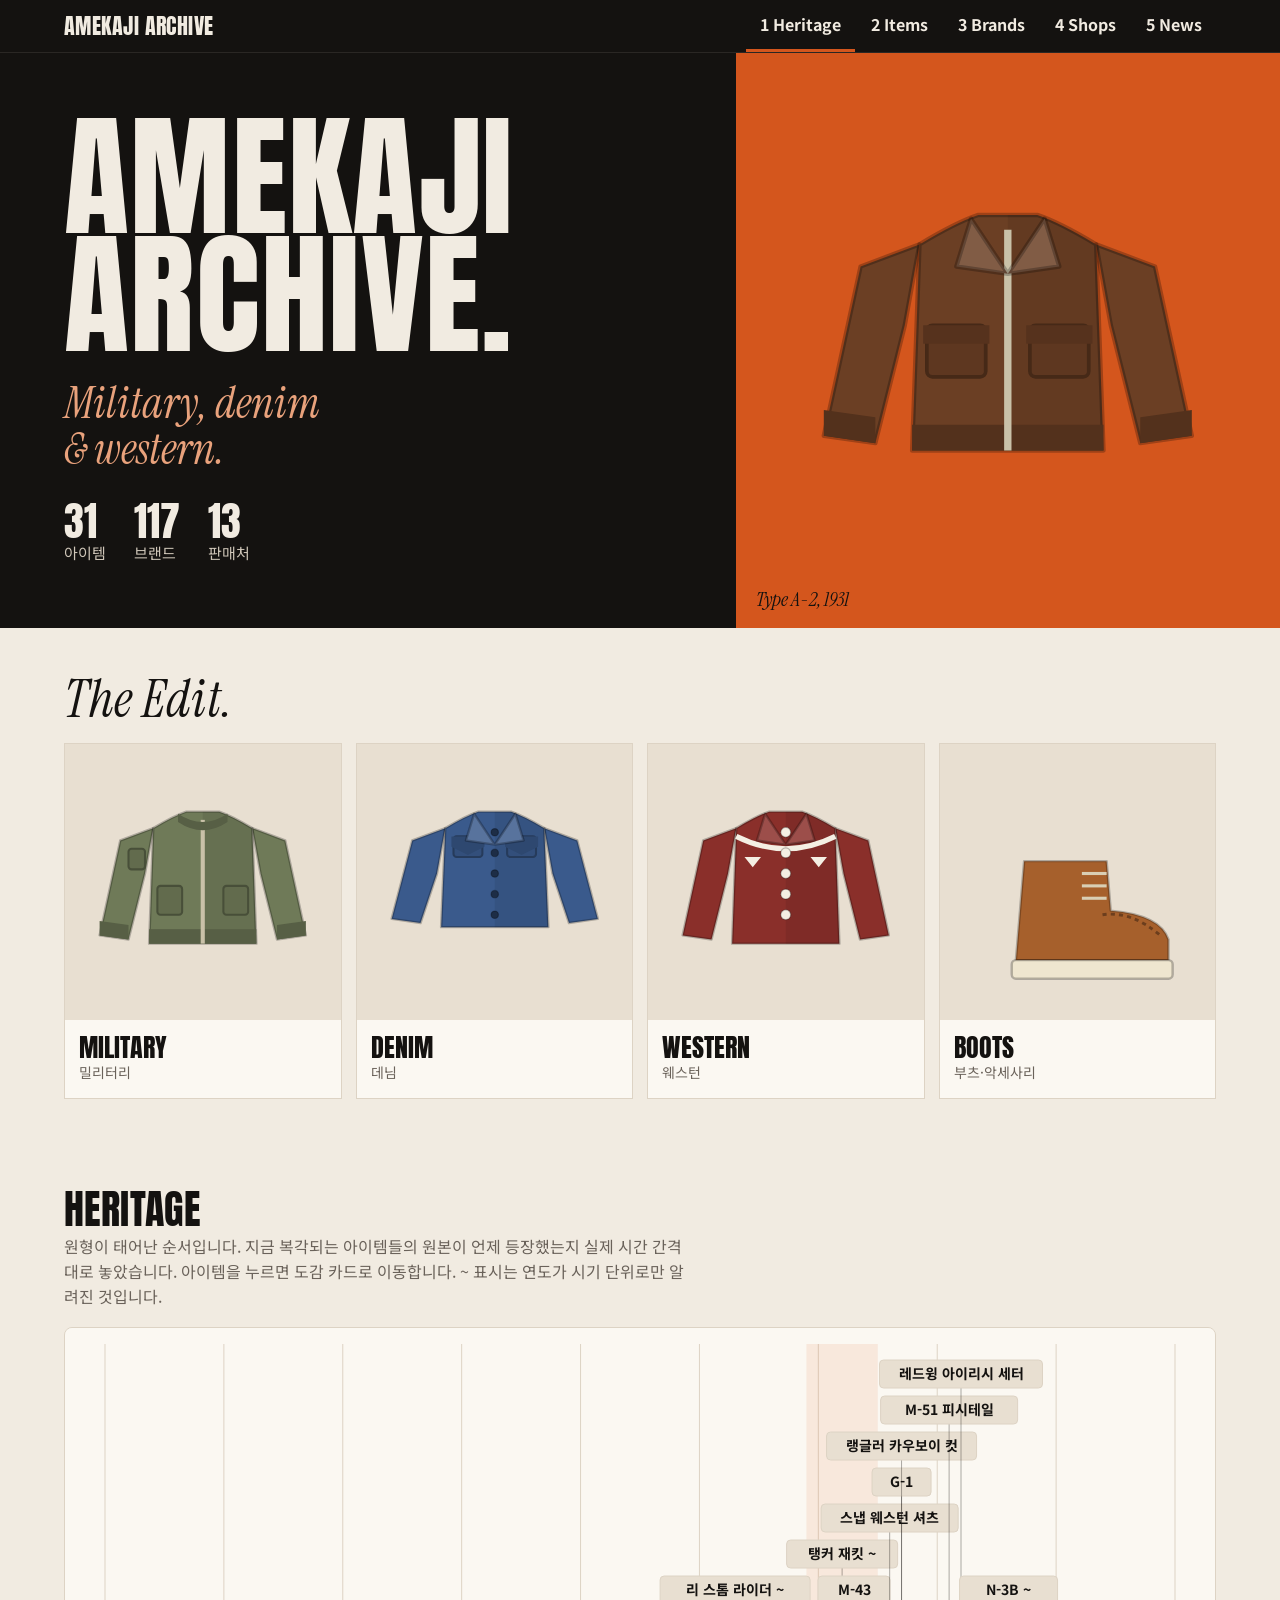
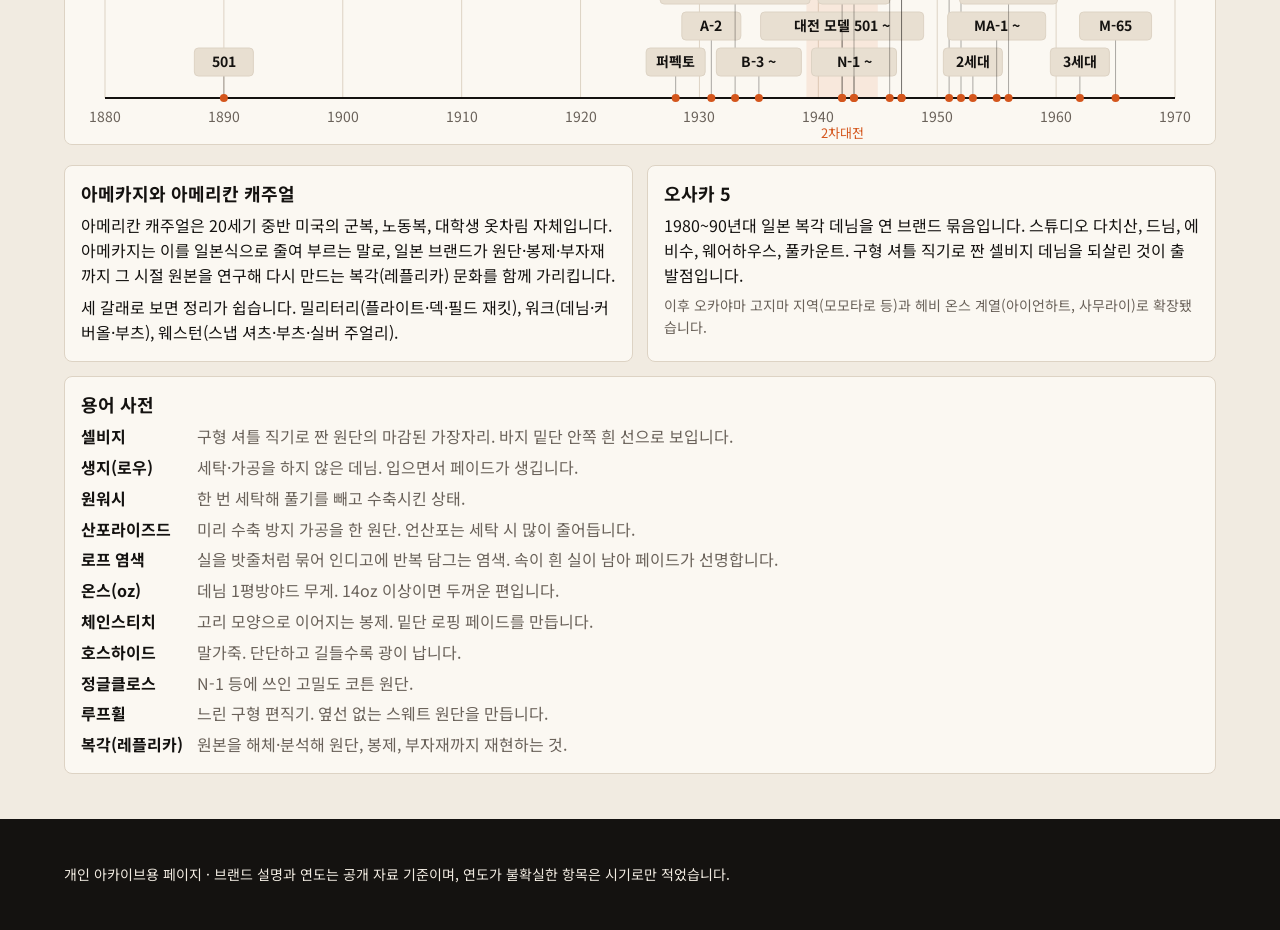
==== commit 2a0192c6: "아메카지 아카이브: 브랜드 추가, 브랜드별 판매처 연결, 상단 영역 정리 Co-Authored-By: Claude Opus 5.5 <noreply@anthropic.com> Cla" ====
--- a/amekaji/index.html
+++ b/amekaji/index.html
@@ -59,6 +59,11 @@
 .card{background:var(--panel);border:1px solid var(--line);border-radius:8px;padding:16px;display:flex;flex-direction:column;gap:8px}
 .pic{margin:-16px -16px 4px;height:150px;border-radius:8px 8px 0 0;background:linear-gradient(var(--chip),color-mix(in srgb,var(--chip),var(--ink) 6%));display:grid;place-items:center;border-bottom:1px solid var(--line)}
 .pic svg{height:128px;width:auto;filter:drop-shadow(0 4px 0 #0000001a)}
+.where{font-size:14px;display:flex;flex-wrap:wrap;gap:6px;align-items:center}
+.bl{display:flex;flex-wrap:wrap;gap:6px}
+.wl{font:500 13px var(--body,'Noto Sans KR'),sans-serif;border:1.5px solid var(--red);color:var(--ink);background:none;border-radius:999px;padding:5px 10px;min-height:32px;cursor:pointer}
+.wl:hover{background:var(--red);color:#fff}
+.wx{font-size:13px;border:1px solid var(--line);border-radius:999px;padding:5px 10px;color:var(--mute)}
 .used{font-size:14px;color:var(--mute);display:flex;flex-wrap:wrap;gap:4px 10px}
 .bh{display:flex;align-items:center;gap:12px}
 .patch{width:64px;height:44px;flex:none}
@@ -111,6 +116,7 @@
 :root{color-scheme:light dark;--bg:light-dark(#f1ebe1,#121110);--panel:light-dark(#fbf8f2,#1c1a18);--ink:light-dark(#141210,#efe9df);--mute:light-dark(#6a625a,#a69d92);--line:light-dark(#ddd3c4,#34302b);--chip:light-dark(#e8dfd1,#2a2724);--red:#d4561d;--navbg:#141210;--navink:#f1ebe1;--od:#141210;--odink:#f1ebe1;--disp:"Anton",sans-serif}
 nav{border-bottom-color:#2a2724}
 h2{font-weight:400;text-transform:uppercase;letter-spacing:.01em}
+.heroA[hidden],.edit[hidden]{display:none}
 .heroA{display:grid;grid-template-columns:minmax(0,1.15fr) minmax(0,.85fr);background:#141210;color:#f1ebe1}
 .ha-txt{padding:clamp(28px,5vw,72px) max(5vw,16px);display:flex;flex-direction:column;justify-content:space-between;gap:28px}
 .heroA h1{font:400 clamp(64px,10.5vw,148px)/.88 "Anton",sans-serif;margin:0;text-transform:uppercase}
@@ -135,11 +141,11 @@
 <body>
 <nav aria-label="챕터"><div class="navw"><a class="logo" href="#heritage">AMEKAJI ARCHIVE</a><div id="nav">
 <a href="#heritage">1 Heritage</a><a href="#items">2 Items</a><a href="#brands">3 Brands</a><a href="#shops">4 Shops</a><a href="#news">5 News</a></div></div></nav>
-<section class="heroA"><div class="ha-txt"><h1>Amekaji<br>Archive.</h1>
+<section class="heroA top-only"><div class="ha-txt"><h1>Amekaji<br>Archive.</h1>
 <p class="ser">Military, denim<br>&amp; western.</p>
 <div class="stats"><span><b data-count="items"></b>아이템</span><span><b data-count="brands"></b>브랜드</span><span><b data-count="shops"></b>판매처</span></div></div>
 <div class="ha-pic"><div class="hp" data-pic="a2"></div><span class="ha-cap">Type A-2, 1931</span></div></section>
-<section class="band edit"><div class="wrap"><h2>The Edit.</h2><div class="cats"><button class="cat a" type="button" data-cat="밀리터리"><div class="hp" data-pic="ma1"></div><span class="cl">Military</span><span class="ck">밀리터리</span></button><button class="cat a" type="button" data-cat="데님"><div class="hp" data-pic="t3"></div><span class="cl">Denim</span><span class="ck">데님</span></button><button class="cat a" type="button" data-cat="웨스턴"><div class="hp" data-pic="westsh"></div><span class="cl">Western</span><span class="ck">웨스턴</span></button><button class="cat a" type="button" data-cat="부츠·악세사리"><div class="hp" data-pic="875"></div><span class="cl">Boots</span><span class="ck">부츠·악세사리</span></button></div></div></section>
+<section class="band edit top-only"><div class="wrap"><h2>The Edit.</h2><div class="cats"><button class="cat a" type="button" data-cat="밀리터리"><div class="hp" data-pic="ma1"></div><span class="cl">Military</span><span class="ck">밀리터리</span></button><button class="cat a" type="button" data-cat="데님"><div class="hp" data-pic="t3"></div><span class="cl">Denim</span><span class="ck">데님</span></button><button class="cat a" type="button" data-cat="웨스턴"><div class="hp" data-pic="westsh"></div><span class="cl">Western</span><span class="ck">웨스턴</span></button><button class="cat a" type="button" data-cat="부츠·악세사리"><div class="hp" data-pic="875"></div><span class="cl">Boots</span><span class="ck">부츠·악세사리</span></button></div></div></section>
 
 <main class="band"><div class="wrap">
 
@@ -191,7 +197,7 @@
 
 <section id="s-news" class="sec">
   <h2>News</h2>
-  <p class="lead">기준일 2026.11.22 · 최근 확인한 소식이며 최신 날짜가 위에 있습니다.</p>
+  <p class="lead">기준일 2026.11.23. 최근 확인한 소식이며 최신 날짜가 위에 있습니다.</p>
   <div class="news" id="gn"></div>
   <p class="note">이 페이지는 실시간으로 갱신되지 않습니다. 새 소식은 요청하시면 확인해서 추가합니다.</p>
 </section>
@@ -305,7 +311,7 @@
 ['Uniform Bridge','유니폼브릿지','KR','밀리터리·아웃도어','클래식·빈티지·밀리터리 기반의 합리적 가격대 브랜드.'],
 ['Espionage','에스피오나지','KR','밀리터리','밀리터리·아웃도어 기반. MA-1, M-65, N-1 재해석. 브론슨 등 입점.'],
 ['Khakis2000','카키스','KR','워크·밀리터리','편집숍에서 시작해 자체 제작으로 확장. 헤비 스웨트, 피시테일 파카 등.'],
-['Prismworks','프리즘웍스','KR','입문용 아메카지','밀리터리·라이딩·워크웨어를 합리적 가격에 전개.'],
+['FrizmWORKS','프리즘웍스','KR','밀리터리·워크','2010년 서울 설립. 밀리터리·워크웨어 아카이브를 현대적으로 재해석. 해외 편집숍에도 입점.'],
 ['Acapella Clothing','아카펠라 클로딩','KR','가죽','국내 복각 가죽 재킷 브랜드. 직영 공장 생산.'],
 ['Bronson MFG','브론슨','CN','밀리터리·데님','중국 미군 빈티지 복각 브랜드. 1936 셀비지 진 등 저가 복각으로 유명.'],
 ['Red Cloud & Co','레드클라우드','CN','데님','선양 기반. 신장 면 셀비지와 구형 미싱 사용. R423xx(1947 501 기반).'],
@@ -316,20 +322,65 @@
 ['Cushman','쿠쉬맨','JP','워크·스포츠','합리적 가격의 아메카지 기본 아이템.'],
 ['Houston','휴스턴','JP','밀리터리','합리적 가격의 밀리터리 복각. N-1 등.'],
 ['Engineered Garments','엔지니어드 가먼츠','US','워크·밀리터리','뉴욕. 미국 워크·밀리터리 원형의 재해석.'],
-['Alpha Industries','알파 인더스트리','US','밀리터리','1959년 창업. 미군에 M-65 등 납품.']
+['Alpha Industries','알파 인더스트리','US','밀리터리','1959년 창업. 미군에 M-65 등 납품.'],
+['Elmud','엘무드','KR','컨템포러리 아메카지','테일러링과 워크웨어를 섞은 실루엣.'],
+['Covernat','커버낫','KR','입문용 캐주얼','대중적인 아메리칸 캐주얼.'],
+['Demil','데밀','KR','데님','합리적 가격대 데님. 조스개러지 취급.'],
+['BEAMS PLUS','빔즈 플러스','JP','아이비·워크','아이비, 아웃도어, 밀리터리, 워크웨어를 정갈하게 재해석.'],
+['Workers','워커스','JP','워크셔츠','오카야마. 워크셔츠와 치노.'],
+['Tailor Toyo','테일러 토요','JP','스카잔','토요 엔터프라이즈의 수버니어 재킷(스카잔) 라인.'],
+['Dubble Works','더블웍스','JP','캐주얼','웨어하우스 계열의 데일리 라인.'],
+['John Gluckow','존 글럭코우','JP','빈티지 워크','1900년대 초 미국 작업복 복각. 제라도 계열.'],
+['Gladhand & Co','글래드핸드','JP','빈티지 캐주얼','1950년대 무드. 자매 브랜드 Weirdo.'],
+['Weirdo','위어도','JP','프린트 셔츠','글래드핸드 계열. 아트 프린트 셔츠.'],
+['Radiall','라디알','JP','로우라이더','LA 로우라이더 문화 기반.'],
+['Calee','캘리','JP','바이커·웨스턴','바이커와 웨스턴 무드 캐주얼.'],
+['Bluco','블루코','JP','워크웨어','합리적 가격의 워크 팬츠·셔츠.'],
+['Dry Bones','드라이본즈','JP','빈티지 캐주얼','빈티지 아메리칸 캐주얼.'],
+['Two Moon','투문','JP','빈티지 워크','빈티지 워크·아웃도어.'],
+['Anachronorm','아나크로놈','JP','빈티지 워크','빈티지 무드 워크·페인터 팬츠.'],
+['Addict Clothes','어딕트 클로즈','JP','가죽','바이커 가죽 재킷.'],
+['Remi Relief','레미 릴리프','JP','빈티지 가공','빈티지 워싱·가공 캐주얼.'],
+['Barns Outfitters','반스 아웃피터스','JP','스웨트','빈티지 스웨트·티셔츠.'],
+['Japan Blue Jeans','재팬블루진','JP','데님','오카야마 고지마. 모모타로와 같은 재팬블루 그룹.'],
+['Westoveralls','웨스트오버롤즈','JP','데님','데님과 오버롤.'],
+['Orgueil','오르게이유','JP','빈티지 유러피안','빈티지 유러피안 무드. 조스개러지 취급.'],
+['Clinch','클린치','JP','부츠','도쿄 수제 워크·엔지니어 부츠.'],
+['John Lofgren Bootmaker','존 로프그렌','JP','부츠','일본 생산 엔지니어·워크 부츠.'],
+['Vasco','바스코','JP','가죽','가죽 신발·가방.'],
+['Moonstar','문스타','JP','스니커즈','후쿠오카 구루메. 벌커나이즈드 스니커즈.'],
+['Bryceland\'s','브라이슬랜즈','HK','클래식·웨스턴','홍콩·도쿄. 클래식 테일러링과 웨스턴.'],
+['Tuf-Nut','터프넛','US','워크','오래된 미국 워크웨어 이름을 되살린 라인.'],
+['Velva Sheen','벨바 쉰','US','티셔츠','미국 빈티지 티셔츠·스웨트.'],
+['Yuketen','유케텐','US','모카신','모카신·부츠.'],
+['Willis & Geiger','윌리스 앤 가이거','US','아웃도어','탐험·사파리 의류.'],
+['Dehen 1920','디헨 1920','US','바시티','포틀랜드. 바시티 재킷·울 아우터.'],
+['Rocky Mountain Featherbed','록키마운틴 페더베드','US','다운·웨스턴','웨스턴 요크 다운 베스트.'],
+['Big Yank','빅얀크','US','워크셔츠','빈티지 워크셔츠.'],
+['Dickies','디키즈','US','워크','1922년 창업. 874 워크 팬츠.'],
+['Ben Davis','벤 데이비스','US','워크','1935년 창업. 고릴라 로고 워크웨어.'],
+['Woolrich','울리치','US','아웃도어','1830년 창업. 울 체크 셔츠·파카.'],
+['L.L.Bean','엘엘빈','US','아웃도어','1912년 창업. 빈 부츠.'],
+['Alden','알든','US','구두·부츠','1884년 창업. 코도반 부츠.'],
+['Russell Moccasin','러셀 모카신','US','부츠','1898년 창업. 수제 모카신 부츠.'],
+['Justin Boots','저스틴 부츠','US','웨스턴 부츠','1879년 창업. 카우보이 부츠.'],
+['Barbour','바버','UK','아웃도어','1894년 창업. 왁스 재킷.'],
+['Aero Leather','에어로 레더','UK','가죽','스코틀랜드. 가죽 재킷.'],
+['Private White V.C.','프라이빗 화이트','UK','아우터','맨체스터 생산 아우터.'],
+['Merz b. Schwanen','메르츠 비 슈바넨','DE','루프휠','독일. 루프휠 저지 티셔츠.']
 ];
-const CN={KR:'한국',JP:'일본',CN:'중국',US:'미국',UK:'영국',FR:'프랑스',CA:'캐나다'};
+const CN={KR:'한국',JP:'일본',CN:'중국',US:'미국',UK:'영국',FR:'프랑스',CA:'캐나다',DE:'독일',HK:'홍콩'};
 
 const SHOPS=[
-{g:'국내',n:'세미베이스먼트 제너럴 스토어',u:'https://semibasement.com/',a:'서울 강남구 신사동 (지하 1층)',b:'Jelado, Samurai Jeans, Trophy Clothing, Rainbow Country, Sugar Cane, Cushman, Raggy Clothing',m:'회기동 빈티지 숍 세미베이스먼트(semibasement.co.kr)와는 다른 곳입니다.'},
-{g:'국내',n:'조스개러지',u:'https://unipair.com/category/joes-garage/257/',a:'서울 강남구 도산대로45길 18-10',b:'Toys McCoy, Warehouse, Pherrow\'s, Studio D\'Artisan, Boncoura',m:'온라인은 유니페어 몰 안에서 운영. 인스타 @joesgarage_clothingstore'},
-{g:'국내',n:'랜덤워크',u:'https://www.randomwalk.co.kr/',a:'서울 강남구 언주로164길 40 (도산공원)',b:'Anatomica, Warehouse, orSlow, TCB Jeans, Tellason, Nigel Cabourn, Westoveralls',m:'평일 11:00~20:00, 주말 12:30~20:00'},
-{g:'국내',n:'모드맨',u:'https://mode-man.com/',a:'홍대 플래그십, 더현대 매장',b:'Warehouse, Buzz Rickson\'s, Sugar Cane, Full Count, The Flat Head, Pherrow\'s, Viberg, Post O\'Alls, Red Wing',m:'주간 입고 예정 브랜드를 스케줄 게시판에 공개',x:['입고 스케줄','https://mode-man.com/category/schedule/851/']},
-{g:'일본',n:'히노야 (Hinoya)',u:'https://hinoya.shop/en/',a:'도쿄 우에노 아메요코',b:'Pure Blue Japan, Oni Denim, Boncoura, Denime, Momotaro',m:'해외 배송 FedEx·DHL. 주말·일본 공휴일 주문은 다음 영업일 출고'},
+{g:'국내',n:'세미베이스먼트 제너럴 스토어',bl:['Bird Note','Black Sign','Bluco','Calee','Churchill Gloves','Cushman','Dry Bones','Gladhand & Co','Jelado','John Gluckow','John Lofgren Bootmaker','Merz b. Schwanen','Pherrow\'s','Radiall','Raggy Clothing','Rainbow Country','Rats','Samurai Jeans','Sugar Cane','Tailor Toyo','The Flat Head','Toys McCoy','Trophy Clothing','Tuf-Nut','Two Moon','Vasco','Warehouse','Weirdo','Wesco','Whitesville'],u:'https://semibasement.com/',a:'서울 강남구 신사동 (지하 1층)',b:'Jelado, Samurai Jeans, Trophy Clothing, Rainbow Country, Sugar Cane, Cushman, Raggy Clothing',m:'회기동 빈티지 숍 세미베이스먼트(semibasement.co.kr)와는 다른 곳입니다.'},
+{g:'국내',n:'조스개러지',bl:['Toys McCoy','Warehouse','Pherrow\'s','Studio D\'Artisan','Orgueil','Boncoura','Anachronorm','Denime','Eastlogue','Full Count','Gladhand & Co','John Gluckow','Demil','Schott','Moonstar'],u:'https://unipair.com/category/joes-garage/257/',a:'서울 강남구 도산대로45길 18-10',b:'Toys McCoy, Warehouse, Pherrow\'s, Studio D\'Artisan, Boncoura',m:'온라인은 유니페어 몰 안에서 운영. 인스타 @joesgarage_clothingstore'},
+{g:'국내',n:'랜덤워크',bl:['Anatomica','Aero Leather','Big Yank','Bryceland\'s','Merz b. Schwanen','Moonstar','Nigel Cabourn','orSlow','Private White V.C.','TCB Jeans','Warehouse','Westoveralls'],u:'https://www.randomwalk.co.kr/',a:'서울 강남구 언주로164길 40 (도산공원)',b:'Anatomica, Warehouse, orSlow, TCB Jeans, Tellason, Nigel Cabourn, Westoveralls',m:'평일 11:00~20:00, 주말 12:30~20:00'},
+{g:'국내',n:'모드맨',bl:['Full Count','Buzz Rickson\'s','Warehouse','Sugar Cane','The Flat Head','Trophy Clothing','Pherrow\'s','Whitesville','Tailor Toyo','Viberg','Yuketen','Willis & Geiger','Wonder Looper','Velva Sheen','Tuf-Nut','Weirdo','Gladhand & Co','Black Sign','Dehen 1920','Addict Clothes','Anachronorm','Dubble Works','Nigel Cabourn','Remi Relief','Anatomica','Barns Outfitters','Big Yank','Colimbo','Japan Blue Jeans','John Gluckow','Momotaro Jeans','orSlow','Rocky Mountain Featherbed','Clinch','Post O\'Alls','Red Wing'],u:'https://mode-man.com/',a:'홍대 플래그십, 더현대 매장',b:'Warehouse, Buzz Rickson\'s, Sugar Cane, Full Count, The Flat Head, Pherrow\'s, Viberg, Post O\'Alls, Red Wing',m:'주간 입고 예정 브랜드를 스케줄 게시판에 공개',x:['입고 스케줄','https://mode-man.com/category/schedule/851/']},
+{g:'일본',n:'히노야 (Hinoya)',bl:['Pure Blue Japan','Oni Denim','Boncoura','Denime','Momotaro Jeans'],u:'https://hinoya.shop/en/',a:'도쿄 우에노 아메요코',b:'Pure Blue Japan, Oni Denim, Boncoura, Denime, Momotaro',m:'해외 배송 FedEx·DHL. 주말·일본 공휴일 주문은 다음 영업일 출고'},
 {g:'일본',n:'오카야마 데님',u:'https://www.okayamadenim.com/',a:'도쿄 메구로 아오바다이',b:'일본 데님·헤비 티셔츠 셀렉트',m:'150달러 이상 해외 특급배송 무료, 미만은 25달러'},
-{g:'미국',n:'Self Edge',u:'https://www.selfedge.com/',a:'샌프란시스코, 뉴욕, LA, 포틀랜드, 멕시코, 오스틴',b:'Iron Heart, Pure Blue Japan, Samurai, Strike Gold',m:'2006년 설립. 별주 협업 진이 많음'},
+{g:'미국',n:'Self Edge',bl:['Iron Heart','Pure Blue Japan','Samurai Jeans'],u:'https://www.selfedge.com/',a:'샌프란시스코, 뉴욕, LA, 포틀랜드, 멕시코, 오스틴',b:'Iron Heart, Pure Blue Japan, Samurai, Strike Gold',m:'2006년 설립. 별주 협업 진이 많음'},
 {g:'미국',n:'Standard & Strange',u:'https://standardandstrange.com/',a:'버클리, 산타페, 뉴욕',b:'일본 셀비지 데님, 부츠, 아메리카나 워크웨어',m:'2012년 오클랜드에서 시작'},
-{g:'영국',n:'Clutch Cafe',u:'https://clutchcafe.com/',a:'런던',b:'일본 아메카지 브랜드 (Buzz Rickson\'s, Real McCoy\'s 등)',m:'일본 잡지 Clutch와 연계된 매장'},
+{g:'영국',n:'Clutch Cafe',bl:['Buzz Rickson\'s','The Real McCoy\'s'],u:'https://clutchcafe.com/',a:'런던',b:'일본 아메카지 브랜드 (Buzz Rickson\'s, Real McCoy\'s 등)',m:'일본 잡지 Clutch와 연계된 매장'},
 {g:'영국',n:'Rivet & Hide',u:'https://rivetandhide.com/',a:'런던, 맨체스터',b:'희소 데님과 일본 브랜드',m:''},
 {g:'중고·리셀',n:'KREAM',u:'https://kream.co.kr/brands/buzz-ricksons',a:'온라인',b:'버즈릭슨 등 브랜드관',m:'새 상품 리셀 시세 확인용'},
 {g:'중고·리셀',n:'번개장터',u:'https://m.bunjang.co.kr/search/products?q=%EB%A6%AC%EC%96%BC%EB%A7%A5%EC%BD%94%EC%9D%B4',a:'온라인',b:'중고 직거래',m:'링크는 리얼맥코이 검색 결과'},
@@ -339,6 +390,7 @@
 
 const NEWS=[
 ['2026.11.19','Heddels 블랙프라이데이 세일 정리','진, 부츠, 셔츠, 재킷 할인을 매일 갱신하는 목록. 직구 타이밍 확인용.','https://www.heddels.com/sale-finder/shortlist/'],
+['2026.11.18','Palomo 1953 핸드소운 컬렉션','엘살바도르 수제 신발 라인. 모카신 구조 로퍼, 보트슈, 호윈 크롬엑셀 캠프 러그, 부츠형 캠프 부티 4종.','https://www.heddels.com/2026/11/handmade-in-el-salvador-palomo-1953s-handsewn-collection/'],
 ['2026.11.16','아이언하트 FW26 N-1 덱 재킷 입고','버즈릭슨, 리얼맥코이, 휴스턴 N-1과 가격·판매처 비교. 리얼맥코이 네이비 N-1(MJ21105)은 초기형 고증으로 소개.','https://denimhunters.com/n1-deck-jackets/'],
 ['2026.11.12','Palomo 1953 Ernest & Edmund 부츠','엘살바도르 수제 부츠 신작.','https://www.heddels.com/news/new-releases/'],
 ['2026.11.11','Franklin & Poe × 3sixteen 17oz 넵 셀비지 진','10주년 협업 데님.','https://www.heddels.com/news/new-releases/'],
@@ -440,9 +492,22 @@
   const body=v[0]==='t'?top(v[1]):v[0]==='p'?pants(v[1]):v[0]==='b'?boot(v[1]):misc[v[1]](v[2]);
   return `<div class="pic"><svg viewBox="0 0 120 112" aria-hidden="true">${body}</svg></div>`;
 }
-const CC={KR:'#1f6f5c',CN:'#9a6b12',JP:'#b8281c',US:'#2f4a78',UK:'#3d4a28',FR:'#5a3a26',CA:'#7a4a28'};
+const CC={DE:'#444',HK:'#6a3d7a',KR:'#1f6f5c',CN:'#9a6b12',JP:'#b8281c',US:'#2f4a78',UK:'#3d4a28',FR:'#5a3a26',CA:'#7a4a28'};
 const patch=(n,co)=>{const ini=n.replace(/^The /,'').replace(/[^A-Za-z0-9 ]/g,'').split(/\s+/).filter(Boolean).slice(0,2).map(w=>w[0]).join('').toUpperCase();
   return `<svg class="patch" viewBox="0 0 64 44" aria-hidden="true"><rect x="2" y="2" width="60" height="40" rx="6" fill="${CC[co]}"/><rect x="6" y="6" width="52" height="32" rx="4" fill="none" stroke="#f4efe3" stroke-width="1.4" stroke-dasharray="3 2.5"/><text x="32" y="29" text-anchor="middle" style="font-family:var(--disp)" font-weight="800" font-size="20" fill="#f4efe3">${esc(ini)}</text></svg>`};
+
+/* Brand <-> shop links */
+const nk=x=>x.toLowerCase().replace(/^the /,'').replace(/[^a-z0-9]/g,'').replace(/co$/,'');
+const BN={};BRANDS.forEach(b=>BN[nk(b[0])]=b[0]);
+const WHERE={};SHOPS.forEach(sh=>(sh.bl||[]).forEach(x=>{const k=nk(x);(WHERE[k]=WHERE[k]||[]).push(sh)}));
+const FL={'국내':'🇰🇷','일본':'🇯🇵','미국':'🇺🇸','영국':'🇬🇧','중고·리셀':''};
+const whereHtml=n=>{const L=WHERE[nk(n)];return L?'<div class="where">판매처: '+L.map(sh=>`<button type="button" class="wl" data-shop="${esc(sh.n)}">${FL[sh.g]||''} ${esc(sh.n)}</button>`).join('')+'</div>':''};
+const blHtml=sh=>sh.bl?'<div class="bl">'+sh.bl.map(x=>BN[nk(x)]?`<button type="button" class="wl" data-brand="${esc(BN[nk(x)])}">${esc(x)}</button>`:`<span class="wx">${esc(x)}</span>`).join('')+'</div>':'';
+document.body.addEventListener('click',e=>{
+  const a=e.target.closest('[data-shop]'),b=e.target.closest('[data-brand]');
+  if(a){state.cs='전체';chips('cs',SG,'cs',renderShops);document.getElementById('qs').value=a.dataset.shop;renderShops();location.hash='shops';setTimeout(()=>document.getElementById('qs').scrollIntoView({block:'start'}),50)}
+  if(b){state.cb='전체';chips('cb',BC,'cb',renderBrands);document.getElementById('qb').value=b.dataset.brand;renderBrands();location.hash='brands';setTimeout(()=>document.getElementById('qb').scrollIntoView({block:'start'}),50)}
+});
 
 /* Glossary */
 document.getElementById('gloss').innerHTML=GLOSS.map(([t,d])=>`<dt>${esc(t)}</dt><dd>${esc(d)}</dd>`).join('');
@@ -479,13 +544,13 @@
 document.getElementById('qi').oninput=renderItems;
 
 /* Brands */
-const BC=['한국','일본','중국','미국','영국·유럽·캐나다','데님','밀리터리','워크','부츠','웨스턴'];
+const BC=['한국','일본','중국','미국','유럽·기타','데님','밀리터리','워크','부츠','웨스턴'];
 function renderBrands(){
   const q=document.getElementById('qb').value.trim(),c=state.cb;
-  const ok=b=>{const [n,k,co,t]=b;if(c==='전체')return true;if(c==='★ 즐겨찾기')return isFav('b:'+n);if(c==='한국')return co==='KR';if(c==='중국')return co==='CN';if(c==='일본')return co==='JP';if(c==='미국')return co==='US';if(c==='영국·유럽·캐나다')return ['UK','FR','CA'].includes(co);return t.includes(c)||(c==='부츠'&&t.includes('부츠'))};
+  const ok=b=>{const [n,k,co,t]=b;if(c==='전체')return true;if(c==='★ 즐겨찾기')return isFav('b:'+n);if(c==='한국')return co==='KR';if(c==='중국')return co==='CN';if(c==='일본')return co==='JP';if(c==='미국')return co==='US';if(c==='유럽·기타')return ['UK','FR','CA','DE','HK'].includes(co);return t.includes(c)||(c==='부츠'&&t.includes('부츠'))};
   const list=BRANDS.filter(b=>ok(b)&&match(q,...b,CN[b[2]]));
   document.getElementById('gb').innerHTML=list.length?list.map(([n,k,co,t,d])=>`<article class="card"><div class="bh">${patch(n,co)}<div class="meta"><span class="tag r">${esc(CN[co])}</span><span class="tag">${esc(t)}</span></div></div>
-    <h3>${esc(k)} <span style="color:var(--mute);font-weight:500">${esc(n)}</span></h3><p>${esc(d)}</p>${used(n)}
+    <h3>${esc(k)} <span style="color:var(--mute);font-weight:500">${esc(n)}</span></h3><p>${esc(d)}</p>${whereHtml(n)}${used(n)}
     <div class="row"><span><a class="lnk" href="${G(n)}" target="_blank" rel="noopener">검색 ↗</a> &nbsp;<a class="lnk" href="${P(n)}" target="_blank" rel="noopener">핀터레스트 ↗</a></span>${starBtn('b:'+n)}</div></article>`).join(''):'<div class="empty">조건에 맞는 브랜드가 없습니다.</div>';
 }
 chips('cb',BC,'cb',renderBrands);
@@ -495,11 +560,11 @@
 function renderShops(){
   const q=document.getElementById('qs').value.trim(),c=state.cs;
   const all=[...SHOPS,...mine.map((s,i)=>({...s,mine:i}))];
-  const list=all.filter(s=>(c==='전체'||s.g===c||(c==='★ 즐겨찾기'&&isFav('s:'+s.n)))&&match(q,s.n,s.a,s.b,s.m,s.g));
+  const list=all.filter(s=>(c==='전체'||s.g===c||(c==='★ 즐겨찾기'&&isFav('s:'+s.n)))&&match(q,s.n,s.a,s.b,s.m,s.g,(s.bl||[]).join(' ')));
   document.getElementById('gs').innerHTML=list.length?SG.map(g=>{const L=list.filter(s=>s.g===g);if(!L.length)return'';
     return `<div class="grp">${esc(g)}</div><div class="grid">${L.map(s=>`<article class="card">
       <div class="meta"><span class="tag r">${esc(s.g)}</span>${s.a?`<span>${esc(s.a)}</span>`:''}</div>
-      <h3>${esc(s.n)}</h3>${s.b?`<p>${esc(s.b)}</p>`:''}${s.m?`<p class="rep">${esc(s.m)}</p>`:''}
+      <h3>${esc(s.n)}</h3>${s.bl?blHtml(s):(s.b?`<p>${esc(s.b)}</p>`:'')}${s.m?`<p class="rep">${esc(s.m)}</p>`:''}
       <div class="row"><span>${s.u?`<a class="lnk" href="${esc(s.u)}" target="_blank" rel="noopener">사이트 ↗</a>`:''}${s.x?` &nbsp;<a class="lnk" href="${esc(s.x[1])}" target="_blank" rel="noopener">${esc(s.x[0])} ↗</a>`:''}${s.mine!==undefined?` <button class="del" type="button" data-del="${s.mine}">삭제</button>`:''}</span>${starBtn('s:'+s.n)}</div></article>`).join('')}</div>`}).join(''):'<div class="empty">조건에 맞는 판매처가 없습니다.</div>';
 }
 chips('cs',SG,'cs',renderShops);
@@ -549,6 +614,7 @@
   const h=location.hash.slice(1),cur=SECS.includes(h)?h:'heritage';
   SECS.forEach(s=>document.getElementById('s-'+s).classList.toggle('on',s===cur));
   document.querySelectorAll('#nav a').forEach(a=>{if(a.getAttribute('href')==='#'+cur)a.setAttribute('aria-current','page');else a.removeAttribute('aria-current')});
+  document.querySelectorAll('.top-only').forEach(el=>el.hidden=!(cur==='heritage'||cur==='items'));
   if(cur==='heritage')drawTL();
 }
 window.addEventListener('hashchange',route);
